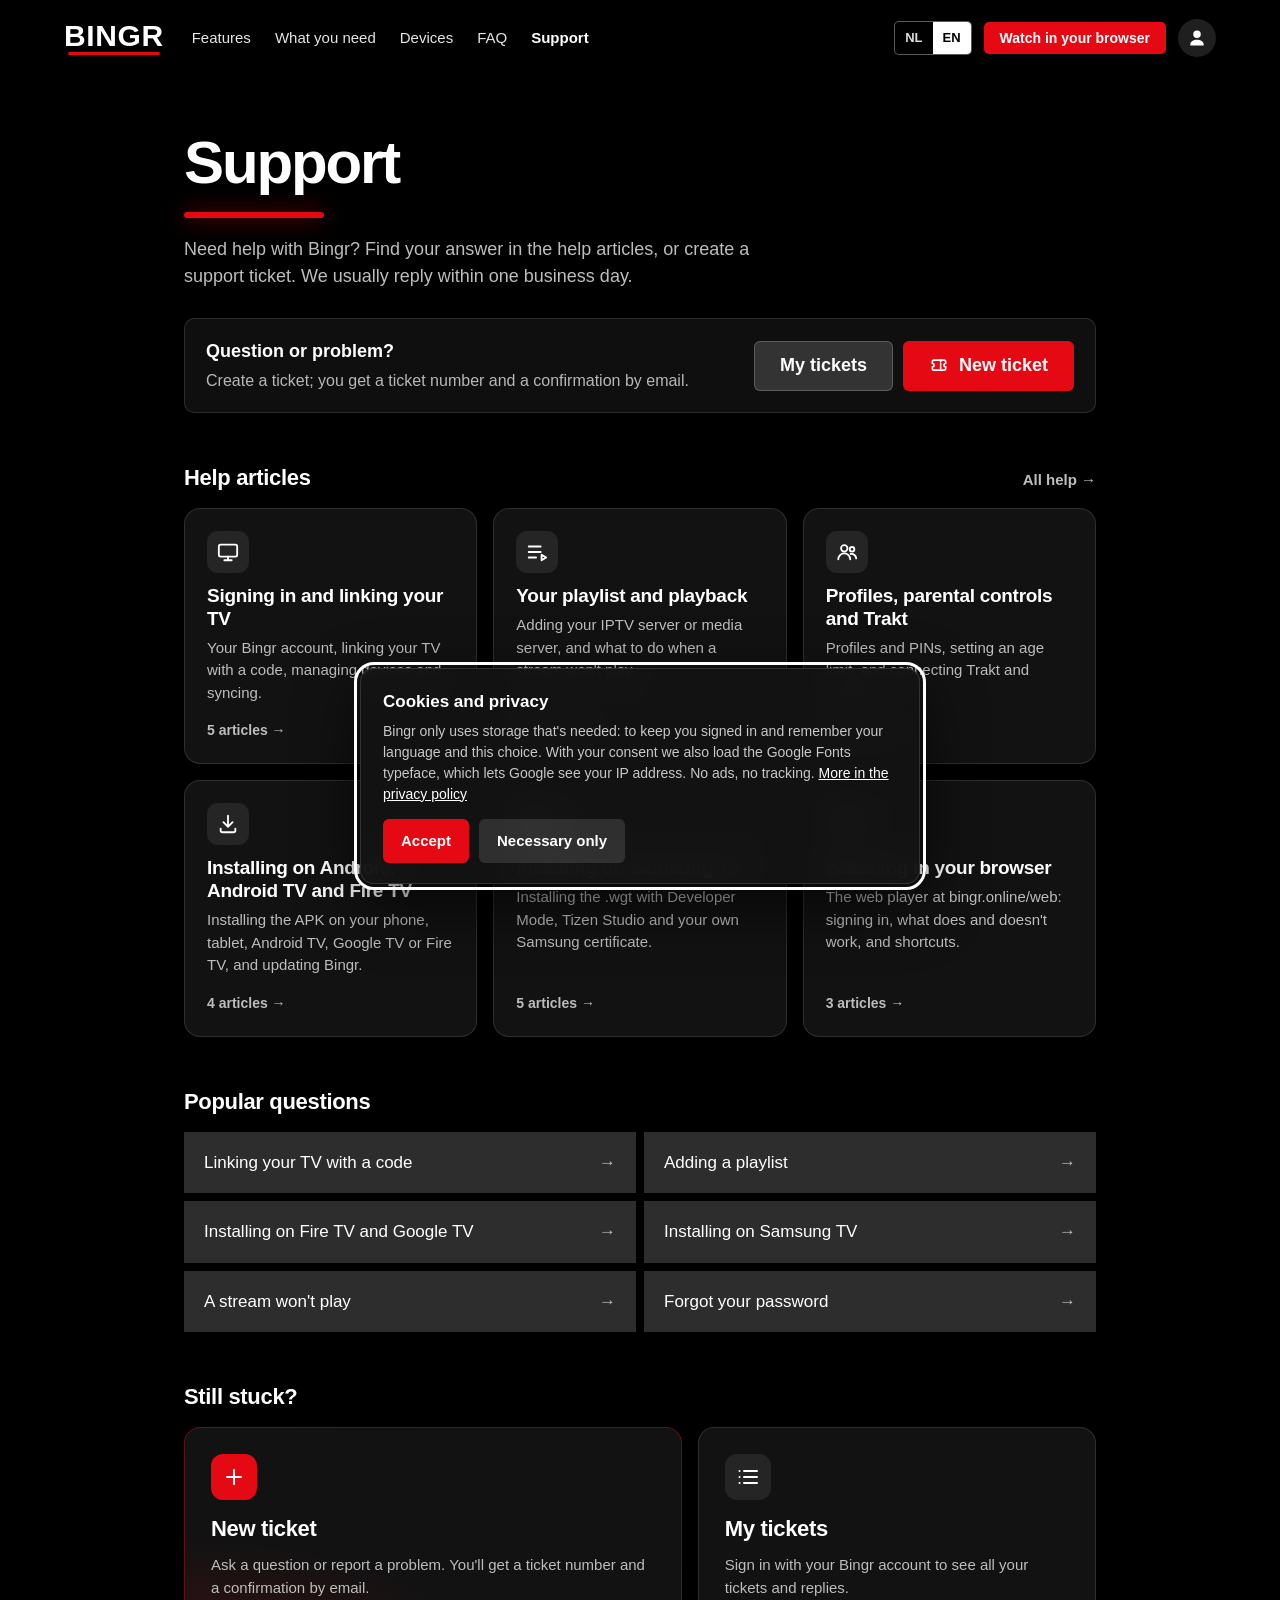
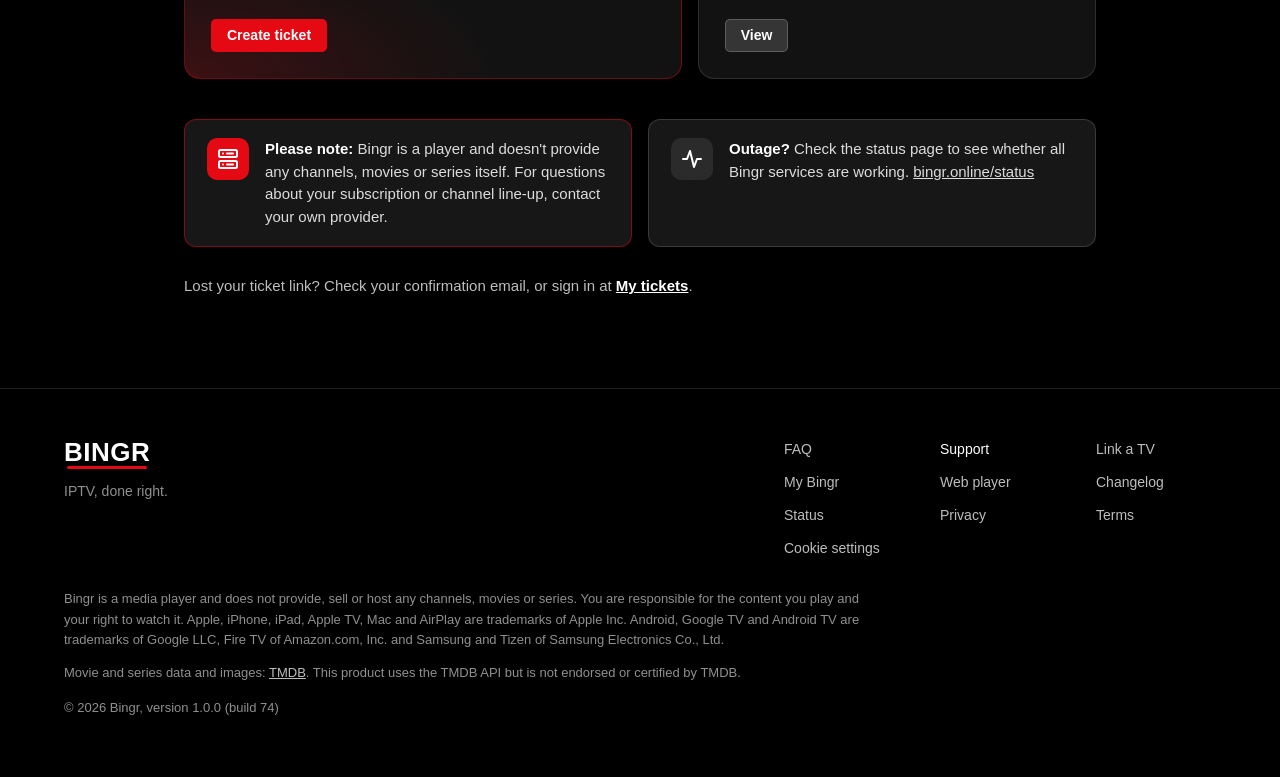
==== site/index.html @ 46ef1026 "Scripts van de eigen server (strikte CSP), geheime ticketlink uit de adresbalk, tickets vergeten op " ====
<!doctype html>
<html lang="nl">
<head>
<meta charset="utf-8">
<meta name="viewport" content="width=device-width, initial-scale=1">
<title>Support · Bingr</title>
<meta name="bingr-app" content="support">
<meta name="description" content="Support voor Bingr: hulpartikelen over inloggen, je tv koppelen en installeren, een supportticket aanmaken en je tickets bekijken.">
<meta property="og:title" content="Support · Bingr">
<meta property="og:description" content="Support voor Bingr: hulpartikelen over inloggen, je tv koppelen en installeren, een supportticket aanmaken en je tickets bekijken.">
<meta property="og:image" content="https://bingr.online/assets/img/en/tv_home.jpg">
<link rel="canonical" href="https://support.bingr.online/">
<meta name="theme-color" content="#000000">
<link rel="icon" href="favicon.png">
<link rel="apple-touch-icon" href="apple-touch-icon.png">
<link rel="stylesheet" href="assets/css/site.css?v=2">
<link rel="stylesheet" href="assets/css/support.css?v=97">
<script src="assets/js/consent.js" data-base="https://bingr.online/"></script>
</head>
<body class="sub-page">
<nav id="nav" aria-label="Hoofdmenu">
  <div class="wrap">
    <a href="https://bingr.online/" class="logo" aria-label="Bingr">BINGR</a>
    <div class="links">
      <a href="https://bingr.online/index.html#features" data-s="nav.features">Functies</a>
      <a href="https://bingr.online/index.html#start" data-s="nav.start">Wat heb je nodig</a>
      <a href="https://bingr.online/index.html#download" data-s="nav.platforms">Apparaten</a>
      <a href="https://bingr.online/index.html#faq">FAQ</a>
      <a href="./" aria-current="page">Support</a>
    </div>
    <div class="right">
      <div class="lang" role="group" aria-label="Language"><button type="button" data-lang="nl">NL</button><button type="button" data-lang="en">EN</button></div>
      <a class="btn red sm navweb" href="https://bingr.online/web/" data-s="nav.web">Kijk in je browser</a>
      <span data-userbtn style="display:inline-flex"></span>
    </div>
  </div>
</nav>
<main><div class="wrap mid"><div data-l="nl">
<header class="phead"><h1 class="ttl">Support</h1>
<p class="sub">Hulp nodig met Bingr? Zoek je antwoord in de hulpartikelen, of maak een supportticket aan. We reageren meestal binnen één werkdag.</p></header>
<div class="ticket-cta tbar"><div><b>Vraag of probleem?</b><span>Maak een ticket aan; je krijgt een ticketnummer en een bevestiging per e-mail.</span></div><div class="acts"><a class="btn ghost" href="mijn/">Mijn tickets</a><a class="btn red" href="nieuw/"><svg viewBox="0 0 24 24" fill="none" stroke="currentColor" stroke-width="2" stroke-linecap="round" stroke-linejoin="round" aria-hidden="true"><path d="M4 7a2 2 0 0 1 2-2h12a2 2 0 0 1 2 2v2a2 2 0 0 0 0 4v2a2 2 0 0 1-2 2H6a2 2 0 0 1-2-2v-2a2 2 0 0 0 0-4z"/><path d="M14 5v12" stroke-dasharray="2 2"/></svg>Nieuw ticket</a></div></div>
<div class="h2row"><h2 class="h2s">Hulpartikelen</h2><a class="more" href="hulp/">Alle hulp <span aria-hidden="true">→</span></a></div>
<div class="hgrid"><a class="panel hcard" href="hulp/inloggen/"><span class="ic"><svg viewBox="0 0 24 24" fill="none" stroke="currentColor" stroke-width="2" stroke-linecap="round" stroke-linejoin="round" aria-hidden="true"><rect x="2" y="4" width="20" height="13" rx="2"/><path d="M8 21h8M12 17v4"/></svg></span><span class="h3">Inloggen en je tv koppelen</span><span class="lead">Je Bingr-account, je tv koppelen met een code, apparaten beheren en synchroniseren.</span><span class="cnt">5 artikelen <span aria-hidden="true">→</span></span></a><a class="panel hcard" href="hulp/afspeellijst/"><span class="ic"><svg viewBox="0 0 24 24" fill="none" stroke="currentColor" stroke-width="2" stroke-linecap="round" stroke-linejoin="round" aria-hidden="true"><path d="M3 6h13M3 12h13M3 18h8"/><path d="M17 15l5 3-5 3z"/></svg></span><span class="h3">Je afspeellijst en afspelen</span><span class="lead">Je IPTV-server of mediaserver toevoegen, en wat je doet als een stream niet afspeelt.</span><span class="cnt">2 artikelen <span aria-hidden="true">→</span></span></a><a class="panel hcard" href="hulp/profielen/"><span class="ic"><svg viewBox="0 0 24 24" fill="none" stroke="currentColor" stroke-width="2" stroke-linecap="round" stroke-linejoin="round" aria-hidden="true"><circle cx="9" cy="8" r="3.5"/><path d="M2.5 20a6.5 6.5 0 0 1 13 0"/><circle cx="17.5" cy="9" r="2.5"/><path d="M16 14.2a5 5 0 0 1 6 4.8"/></svg></span><span class="h3">Profielen, kinderslot en Trakt</span><span class="lead">Profielen en pincodes, een leeftijdsgrens instellen, en Trakt en ondertitels koppelen.</span><span class="cnt">2 artikelen <span aria-hidden="true">→</span></span></a><a class="panel hcard" href="hulp/installeren/"><span class="ic"><svg viewBox="0 0 24 24" fill="none" stroke="currentColor" stroke-width="2" stroke-linecap="round" stroke-linejoin="round" aria-hidden="true"><path d="M12 3v12M7 10l5 5 5-5"/><path d="M4 17v2a2 2 0 0 0 2 2h12a2 2 0 0 0 2-2v-2"/></svg></span><span class="h3">Installeren op Android, Android TV en Fire TV</span><span class="lead">De APK installeren op je telefoon, tablet, Android TV, Google TV of Fire TV, en Bingr bijwerken.</span><span class="cnt">4 artikelen <span aria-hidden="true">→</span></span></a><a class="panel hcard" href="hulp/samsung/"><span class="ic"><svg viewBox="0 0 24 24" fill="none" stroke="currentColor" stroke-width="2" stroke-linecap="round" stroke-linejoin="round" aria-hidden="true"><rect x="2" y="3" width="20" height="14" rx="2"/><path d="M7 21h10"/><path d="M9 10l2 2 4-4"/></svg></span><span class="h3">Installeren op Samsung TV</span><span class="lead">De .wgt installeren met de ontwikkelaarsmodus, Tizen Studio en een eigen Samsung-certificaat.</span><span class="cnt">5 artikelen <span aria-hidden="true">→</span></span></a><a class="panel hcard" href="hulp/browser/"><span class="ic"><svg viewBox="0 0 24 24" fill="none" stroke="currentColor" stroke-width="2" stroke-linecap="round" stroke-linejoin="round" aria-hidden="true"><rect x="3" y="4" width="18" height="16" rx="2"/><path d="M3 9h18M7 6.5h.01M10 6.5h.01"/></svg></span><span class="h3">Kijken in je browser</span><span class="lead">De webspeler op bingr.online/web: inloggen, wat wel en niet werkt, en sneltoetsen.</span><span class="cnt">3 artikelen <span aria-hidden="true">→</span></span></a></div>
<h2 class="h2s">Populaire vragen</h2>
<div class="topics"><a class="topic" href="hulp/inloggen/#koppelen"><span>Je tv koppelen met een code</span><span class="arr" aria-hidden="true">→</span></a><a class="topic" href="hulp/afspeellijst/#server"><span>Een afspeellijst toevoegen</span><span class="arr" aria-hidden="true">→</span></a><a class="topic" href="hulp/installeren/#androidtv"><span>Installeren op Fire TV en Google TV</span><span class="arr" aria-hidden="true">→</span></a><a class="topic" href="hulp/samsung/"><span>Installeren op Samsung TV</span><span class="arr" aria-hidden="true">→</span></a><a class="topic" href="hulp/afspeellijst/#afspelen"><span>Een stream speelt niet af</span><span class="arr" aria-hidden="true">→</span></a><a class="topic" href="hulp/inloggen/#wachtwoord"><span>Wachtwoord vergeten</span><span class="arr" aria-hidden="true">→</span></a></div>
<h2 class="h2s">Kom je er niet uit?</h2>
<div class="cards two">
  <a class="panel card hero" href="nieuw/"><span class="ic"><svg viewBox="0 0 24 24" fill="none" stroke="currentColor" stroke-width="2" stroke-linecap="round" stroke-linejoin="round" aria-hidden="true"><path d="M12 5v14M5 12h14"/></svg></span><span class="h3">Nieuw ticket</span><span class="lead">Stel je vraag of meld een probleem. Je krijgt een ticketnummer en een bevestiging per e-mail.</span><span class="btn sm">Ticket aanmaken</span></a>
  <a class="panel card" href="mijn/"><span class="ic"><svg viewBox="0 0 24 24" fill="none" stroke="currentColor" stroke-width="2" stroke-linecap="round" stroke-linejoin="round" aria-hidden="true"><path d="M8 6h13M8 12h13M8 18h13M3.5 6h.01M3.5 12h.01M3.5 18h.01"/></svg></span><span class="h3">Mijn tickets</span><span class="lead">Log in met je Bingr-account en bekijk al je tickets en antwoorden.</span><span class="btn ghost sm">Bekijken</span></a>
</div>
<div class="duo">
<div class="need" role="note"><span class="ic" aria-hidden="true"><svg viewBox="0 0 24 24" fill="none" stroke="currentColor" stroke-width="2" stroke-linecap="round" stroke-linejoin="round" aria-hidden="true"><rect x="3" y="3" width="18" height="7" rx="1.5"/><rect x="3" y="14" width="18" height="7" rx="1.5"/><path d="M7 6.5h.01M7 17.5h.01M11 6.5h6M11 17.5h6"/></svg></span><p><b>Let op:</b> Bingr is een speler en levert zelf geen zenders, films of series. Voor vragen over je abonnement of zenderaanbod neem je contact op met je eigen aanbieder.</p></div>
<a class="need st" href="https://bingr.online/status/"><span class="ic" aria-hidden="true"><svg viewBox="0 0 24 24" fill="none" stroke="currentColor" stroke-width="2" stroke-linecap="round" stroke-linejoin="round" aria-hidden="true"><path d="M3 12h4l3-8 4 16 3-8h4"/></svg></span><p><b>Storing?</b> Bekijk op de statuspagina of alle diensten van Bingr werken. <u>bingr.online/status</u></p></a>
</div>
<p class="muted small-note">Ticketlink kwijt? Kijk in je bevestigingsmail, of log in bij <a href="mijn/">Mijn tickets</a>.</p>
</div>
<div data-l="en" hidden>
<header class="phead"><h1 class="ttl">Support</h1>
<p class="sub">Need help with Bingr? Find your answer in the help articles, or create a support ticket. We usually reply within one business day.</p></header>
<div class="ticket-cta tbar"><div><b>Question or problem?</b><span>Create a ticket; you get a ticket number and a confirmation by email.</span></div><div class="acts"><a class="btn ghost" href="mijn/">My tickets</a><a class="btn red" href="nieuw/"><svg viewBox="0 0 24 24" fill="none" stroke="currentColor" stroke-width="2" stroke-linecap="round" stroke-linejoin="round" aria-hidden="true"><path d="M4 7a2 2 0 0 1 2-2h12a2 2 0 0 1 2 2v2a2 2 0 0 0 0 4v2a2 2 0 0 1-2 2H6a2 2 0 0 1-2-2v-2a2 2 0 0 0 0-4z"/><path d="M14 5v12" stroke-dasharray="2 2"/></svg>New ticket</a></div></div>
<div class="h2row"><h2 class="h2s">Help articles</h2><a class="more" href="hulp/">All help <span aria-hidden="true">→</span></a></div>
<div class="hgrid"><a class="panel hcard" href="hulp/inloggen/"><span class="ic"><svg viewBox="0 0 24 24" fill="none" stroke="currentColor" stroke-width="2" stroke-linecap="round" stroke-linejoin="round" aria-hidden="true"><rect x="2" y="4" width="20" height="13" rx="2"/><path d="M8 21h8M12 17v4"/></svg></span><span class="h3">Signing in and linking your TV</span><span class="lead">Your Bingr account, linking your TV with a code, managing devices and syncing.</span><span class="cnt">5 articles <span aria-hidden="true">→</span></span></a><a class="panel hcard" href="hulp/afspeellijst/"><span class="ic"><svg viewBox="0 0 24 24" fill="none" stroke="currentColor" stroke-width="2" stroke-linecap="round" stroke-linejoin="round" aria-hidden="true"><path d="M3 6h13M3 12h13M3 18h8"/><path d="M17 15l5 3-5 3z"/></svg></span><span class="h3">Your playlist and playback</span><span class="lead">Adding your IPTV server or media server, and what to do when a stream won't play.</span><span class="cnt">2 articles <span aria-hidden="true">→</span></span></a><a class="panel hcard" href="hulp/profielen/"><span class="ic"><svg viewBox="0 0 24 24" fill="none" stroke="currentColor" stroke-width="2" stroke-linecap="round" stroke-linejoin="round" aria-hidden="true"><circle cx="9" cy="8" r="3.5"/><path d="M2.5 20a6.5 6.5 0 0 1 13 0"/><circle cx="17.5" cy="9" r="2.5"/><path d="M16 14.2a5 5 0 0 1 6 4.8"/></svg></span><span class="h3">Profiles, parental controls and Trakt</span><span class="lead">Profiles and PINs, setting an age limit, and connecting Trakt and subtitles.</span><span class="cnt">2 articles <span aria-hidden="true">→</span></span></a><a class="panel hcard" href="hulp/installeren/"><span class="ic"><svg viewBox="0 0 24 24" fill="none" stroke="currentColor" stroke-width="2" stroke-linecap="round" stroke-linejoin="round" aria-hidden="true"><path d="M12 3v12M7 10l5 5 5-5"/><path d="M4 17v2a2 2 0 0 0 2 2h12a2 2 0 0 0 2-2v-2"/></svg></span><span class="h3">Installing on Android, Android TV and Fire TV</span><span class="lead">Installing the APK on your phone, tablet, Android TV, Google TV or Fire TV, and updating Bingr.</span><span class="cnt">4 articles <span aria-hidden="true">→</span></span></a><a class="panel hcard" href="hulp/samsung/"><span class="ic"><svg viewBox="0 0 24 24" fill="none" stroke="currentColor" stroke-width="2" stroke-linecap="round" stroke-linejoin="round" aria-hidden="true"><rect x="2" y="3" width="20" height="14" rx="2"/><path d="M7 21h10"/><path d="M9 10l2 2 4-4"/></svg></span><span class="h3">Installing on Samsung TV</span><span class="lead">Installing the .wgt with Developer Mode, Tizen Studio and your own Samsung certificate.</span><span class="cnt">5 articles <span aria-hidden="true">→</span></span></a><a class="panel hcard" href="hulp/browser/"><span class="ic"><svg viewBox="0 0 24 24" fill="none" stroke="currentColor" stroke-width="2" stroke-linecap="round" stroke-linejoin="round" aria-hidden="true"><rect x="3" y="4" width="18" height="16" rx="2"/><path d="M3 9h18M7 6.5h.01M10 6.5h.01"/></svg></span><span class="h3">Watching in your browser</span><span class="lead">The web player at bingr.online/web: signing in, what does and doesn't work, and shortcuts.</span><span class="cnt">3 articles <span aria-hidden="true">→</span></span></a></div>
<h2 class="h2s">Popular questions</h2>
<div class="topics"><a class="topic" href="hulp/inloggen/#koppelen"><span>Linking your TV with a code</span><span class="arr" aria-hidden="true">→</span></a><a class="topic" href="hulp/afspeellijst/#server"><span>Adding a playlist</span><span class="arr" aria-hidden="true">→</span></a><a class="topic" href="hulp/installeren/#androidtv"><span>Installing on Fire TV and Google TV</span><span class="arr" aria-hidden="true">→</span></a><a class="topic" href="hulp/samsung/"><span>Installing on Samsung TV</span><span class="arr" aria-hidden="true">→</span></a><a class="topic" href="hulp/afspeellijst/#afspelen"><span>A stream won't play</span><span class="arr" aria-hidden="true">→</span></a><a class="topic" href="hulp/inloggen/#wachtwoord"><span>Forgot your password</span><span class="arr" aria-hidden="true">→</span></a></div>
<h2 class="h2s">Still stuck?</h2>
<div class="cards two">
  <a class="panel card hero" href="nieuw/"><span class="ic"><svg viewBox="0 0 24 24" fill="none" stroke="currentColor" stroke-width="2" stroke-linecap="round" stroke-linejoin="round" aria-hidden="true"><path d="M12 5v14M5 12h14"/></svg></span><span class="h3">New ticket</span><span class="lead">Ask a question or report a problem. You'll get a ticket number and a confirmation by email.</span><span class="btn sm">Create ticket</span></a>
  <a class="panel card" href="mijn/"><span class="ic"><svg viewBox="0 0 24 24" fill="none" stroke="currentColor" stroke-width="2" stroke-linecap="round" stroke-linejoin="round" aria-hidden="true"><path d="M8 6h13M8 12h13M8 18h13M3.5 6h.01M3.5 12h.01M3.5 18h.01"/></svg></span><span class="h3">My tickets</span><span class="lead">Sign in with your Bingr account to see all your tickets and replies.</span><span class="btn ghost sm">View</span></a>
</div>
<div class="duo">
<div class="need" role="note"><span class="ic" aria-hidden="true"><svg viewBox="0 0 24 24" fill="none" stroke="currentColor" stroke-width="2" stroke-linecap="round" stroke-linejoin="round" aria-hidden="true"><rect x="3" y="3" width="18" height="7" rx="1.5"/><rect x="3" y="14" width="18" height="7" rx="1.5"/><path d="M7 6.5h.01M7 17.5h.01M11 6.5h6M11 17.5h6"/></svg></span><p><b>Please note:</b> Bingr is a player and doesn't provide any channels, movies or series itself. For questions about your subscription or channel line-up, contact your own provider.</p></div>
<a class="need st" href="https://bingr.online/status/"><span class="ic" aria-hidden="true"><svg viewBox="0 0 24 24" fill="none" stroke="currentColor" stroke-width="2" stroke-linecap="round" stroke-linejoin="round" aria-hidden="true"><path d="M3 12h4l3-8 4 16 3-8h4"/></svg></span><p><b>Outage?</b> Check the status page to see whether all Bingr services are working. <u>bingr.online/status</u></p></a>
</div>
<p class="muted small-note">Lost your ticket link? Check your confirmation email, or sign in at <a href="mijn/">My tickets</a>.</p>
</div></div></main>
<footer>
  <div class="wrap">
    <div class="top">
      <div><a href="https://bingr.online/" class="logo">BINGR</a><div style="margin-top:12px" data-s="foot.tag">IPTV zoals het hoort.</div></div>
      <div class="flinks">
        <a href="https://bingr.online/index.html#faq">FAQ</a>
        <a href="./" aria-current="page">Support</a>
        <a href="https://bingr.online/koppelen/" data-s="foot.pair">Tv koppelen</a>
        <a href="https://bingr.online/account/" data-s="foot.account">Mijn Bingr</a>
        <a href="https://bingr.online/web/" data-s="foot.web">Webspeler</a>
        <a href="https://bingr.online/changelog/">Changelog</a>
        <a href="https://bingr.online/status/">Status</a>
        <a href="https://bingr.online/privacy.html" data-s="foot.privacy">Privacy</a>
        <a href="https://bingr.online/voorwaarden/" data-s="foot.terms">Voorwaarden</a>
        <a href="#" data-consent-link onclick="BingrConsent.open();return false" data-s="foot.cookies">Cookie-instellingen</a>
      </div>
    </div>
    <p class="disc" data-s="foot.disc">Bingr is een mediaspeler en levert, verkoopt of host geen zenders, films of series. Je bent zelf verantwoordelijk voor de content die je afspeelt en het recht om die te bekijken. Apple, iPhone, iPad, Apple TV, Mac en AirPlay zijn handelsmerken van Apple Inc. Android, Google TV en Android TV zijn handelsmerken van Google LLC, Fire TV van Amazon.com, Inc. en Samsung en Tizen van Samsung Electronics Co., Ltd.</p>
    <p class="disc tmdb" data-s="foot.tmdb">Film- en seriegegevens en afbeeldingen: <a href="https://www.themoviedb.org" rel="noopener">TMDB</a>. Dit product gebruikt de TMDB API maar is niet goedgekeurd of gecertificeerd door TMDB.</p>
    <p class="copy">© <span id="yr">2026</span> Bingr, <span data-s="foot.version">versie</span> <span data-build></span></p>
  </div>
</footer>
<script src="assets/js/site.js?v=2" data-base=""></script>
<script src="assets/js/page.js?v=1" data-legacy="hulp/"></script>
<script src="assets/js/userbtn.js?v=94" data-base="https://bingr.online/"></script>
</body>
</html>
---- site/assets/css/site.css ----
/* Bingr: gedeelde stijl voor alle pagina's van bingr.online (niet voor /web).
   Bron is de homepage: kleuren, letters, navigatie, knoppen, kopjes, FAQ en footer.
   Alles onder "Subpagina's" geldt alleen voor pagina's met <body class="sub">. */
:root{
  --red:#E50914;--red-hi:#ff2a35;
  --bg:#000;--s1:#121212;--s2:#1c1c1c;
  --line:#ffffff1f;--txt:#fff;--sec:#bdbdbd;--dim:#8f8f8f;
  --ok:#46d369;--warn:#ffc56b;--bad:#ff6b6b;
  --max:1200px;--g:24px;
}
*{box-sizing:border-box;margin:0;padding:0}
html{scroll-behavior:smooth}
body{background:var(--bg);color:var(--txt);font-family:Inter,-apple-system,BlinkMacSystemFont,"SF Pro Display","Segoe UI",Roboto,"Helvetica Neue",Arial,sans-serif;-webkit-font-smoothing:antialiased;line-height:1.5;overflow-x:hidden}
a{color:inherit}
img{display:block;max-width:100%;height:auto}
svg{flex:none}
.wrap{max-width:var(--max);margin:0 auto;padding:0 var(--g)}
section{scroll-margin-top:84px}
:focus-visible{outline:3px solid #fff;outline-offset:3px;border-radius:6px}
.sr{position:absolute;width:1px;height:1px;overflow:hidden;clip:rect(0 0 0 0);white-space:nowrap}

/* wordmark: the red bar under BINGR is the brand's own signature */
.logo{font-weight:900;letter-spacing:.02em;position:relative;display:inline-block;padding-bottom:.16em;line-height:1;text-decoration:none}
.logo::after{content:"";position:absolute;left:4%;right:4%;bottom:0;height:.11em;border-radius:1em;background:var(--red)}

/* buttons (.btn zonder kleur is rood, zoals .btn.red) */
.btn{display:inline-flex;align-items:center;justify-content:center;gap:10px;font-weight:700;border-radius:6px;padding:14px 26px;font-size:18px;line-height:1.2;cursor:pointer;border:0;text-decoration:none;transition:background .15s;background:var(--red);color:#fff;font-family:inherit}
.btn:hover{background:var(--red-hi)}
.btn.red{background:var(--red);color:#fff}.btn.red:hover{background:var(--red-hi)}
.btn.ghost{background:#ffffff26;color:#fff;box-shadow:inset 0 0 0 1px #ffffff33}.btn.ghost:hover{background:#ffffff38}
.btn.sm{padding:8px 16px;font-size:14px;border-radius:5px}
.btn svg{width:20px;height:20px}
.btn:disabled{opacity:.6;cursor:default}
.store{display:inline-flex;align-items:center;gap:10px;background:#fff;color:#000;border-radius:10px;padding:9px 18px 9px 14px;font-weight:600;text-decoration:none;transition:background .15s}
.store:hover{background:#e6e6e6}
.store svg{width:26px;height:26px}
.store small{display:block;font-size:11px;font-weight:500;line-height:1.1}
.store b{display:block;font-size:18px;line-height:1.15;letter-spacing:-.01em}

/* nav */
nav{position:fixed;inset:0 0 auto 0;z-index:50;transition:background .3s}
nav.scrolled{background:#000000e6;backdrop-filter:blur(14px);-webkit-backdrop-filter:blur(14px);box-shadow:0 1px 0 var(--line)}
nav .wrap{display:flex;align-items:center;gap:28px;height:76px}
nav .logo{font-size:30px}
nav .links{display:flex;gap:24px;font-size:15px;font-weight:500;color:#e5e5e5}
nav .links a{text-decoration:none}
nav .links a:hover{color:#fff}
nav .right{margin-left:auto;display:flex;align-items:center;gap:12px}
.lang{display:flex;border:1px solid #ffffff59;border-radius:5px;overflow:hidden;font-size:13px;font-weight:600;background:#00000066}
.lang button{background:none;border:0;color:#ddd;padding:6px 10px;cursor:pointer;font:inherit}
.lang button.on{background:#fff;color:#000}

/* section headings */
.h2{font-size:clamp(28px,3.6vw,44px);font-weight:800;letter-spacing:-.025em;line-height:1.1}
.sub{color:var(--sec);font-size:18px;margin-top:10px;max-width:62ch}
.block{padding:70px 0}

/* faq */
.faq{max-width:900px}
.faq details{background:#2d2d2d;margin-bottom:8px}
.faq summary{list-style:none;cursor:pointer;padding:22px 24px;font-size:clamp(17px,2vw,21px);font-weight:500;display:flex;justify-content:space-between;align-items:center;gap:20px}
.faq summary:hover{background:#414141}
.faq summary::-webkit-details-marker{display:none}
.faq summary::after,.plus{content:"";flex:none;width:22px;height:22px;background:linear-gradient(#fff,#fff) center/22px 2px no-repeat,linear-gradient(#fff,#fff) center/2px 22px no-repeat;transition:transform .2s}
.faq details[open] summary::after{transform:rotate(45deg)}
.faq details .a{padding:22px 24px 26px;border-top:1px solid #000;color:#e2e2e2;font-size:17px;line-height:1.6}
.faq details .a a{color:#fff}

/* footer */
footer{border-top:1px solid var(--line);padding:50px 0 60px;color:var(--dim);font-size:14px}
footer .top{display:flex;justify-content:space-between;align-items:flex-start;gap:30px;flex-wrap:wrap}
footer .logo{font-size:26px;color:#fff}
footer .flinks{display:grid;grid-template-columns:repeat(3,minmax(120px,auto));gap:12px 36px}
footer .flinks a{color:var(--sec);text-decoration:underline;text-decoration-color:transparent}
footer .flinks a:hover{color:#fff;text-decoration-color:currentColor}
footer .flinks a[aria-current]{color:#fff}
footer .disc{margin-top:30px;max-width:820px;font-size:13px;line-height:1.6}
footer .copy{margin-top:14px;font-size:13px}
footer .tmdb{margin-top:12px}
footer .disc a{color:var(--sec)}

@media (prefers-reduced-motion:reduce){
  html{scroll-behavior:auto}
  *{transition:none!important}
}
/* menu voor smalle schermen: de knop zet assets/js/site.js erin (aria-expanded, Esc sluit) */
.navtoggle{display:none;width:40px;height:40px;border-radius:6px;border:1px solid #ffffff59;background:#00000066;color:#fff;cursor:pointer;padding:0;place-items:center;font:inherit}
.navtoggle:hover{background:#ffffff1f}
.navtoggle svg{width:22px;height:22px}
.navtoggle path{transition:transform .2s,opacity .2s;transform-origin:12px 12px}
nav.menu-open .navtoggle .l1{transform:translateY(5px) rotate(45deg)}
nav.menu-open .navtoggle .l2{opacity:0}
nav.menu-open .navtoggle .l3{transform:translateY(-5px) rotate(-45deg)}
@media (max-width:980px){
  nav .links{display:none}
  .navtoggle{display:inline-grid}
  nav.menu-open{background:#000000f2;backdrop-filter:blur(14px);-webkit-backdrop-filter:blur(14px)}
  nav.menu-open .links{display:flex;flex-direction:column;gap:0;position:absolute;left:0;right:0;top:100%;background:#000000f2;border-bottom:1px solid var(--line);padding:6px var(--g) 14px;font-size:17px}
  nav.menu-open .links a{padding:13px 0;border-bottom:1px solid #ffffff14}
  nav.menu-open .links a:last-child{border-bottom:0}
}
@media (max-width:640px){
  :root{--g:16px}
  nav .wrap{height:64px;gap:12px}
  nav .logo{font-size:24px}
  nav .navweb{display:none}
  .block{padding:54px 0}
  .faq details .a{font-size:16px}
  footer .flinks{grid-template-columns:repeat(2,1fr)}
}

/* ================= Subpagina's ================= */
.sub-page main{display:block;padding:132px 0 90px;min-height:70vh}
.sub-page main>.wrap.narrow{max-width:868px}
.sub-page main>.wrap.mid{max-width:960px}
.hidden{display:none!important}
.muted{color:var(--sec);font-size:15px}
.ok{color:var(--ok)}
.err{color:var(--bad);font-size:14px;margin-top:14px;min-height:1px}
.err:empty{margin-top:0}

/* paginakop: de rode balk van de homepage-titel, links uitgelijnd */
.ttl{font-size:clamp(36px,5.4vw,60px);font-weight:900;line-height:1.04;letter-spacing:-.035em;text-wrap:balance}
.ttl::after{content:"";display:block;width:min(140px,40%);height:6px;border-radius:6px;background:var(--red);margin-top:18px;box-shadow:0 0 22px #e50914aa}
.phead{margin-bottom:34px}
.phead .sub{margin-top:18px}

/* kaart (zelfde als de downloadkaarten) */
.panel{background:var(--s1);border:1px solid var(--line);border-radius:16px;padding:26px}
.panel+.panel{margin-top:16px}
.h3{font-size:22px;font-weight:800;letter-spacing:-.015em;line-height:1.2}
.panel .lead{color:var(--sec);font-size:15px;margin-top:4px}

/* melding met icoon (zelfde als "Je hebt je eigen IPTV-server nodig") */
.need{display:flex;gap:16px;align-items:flex-start;padding:18px 22px;border-radius:12px;background:#1a1a1aeb;border:1px solid #e5091480;text-align:left}
.need .ic{flex:none;width:42px;height:42px;border-radius:10px;background:var(--red);display:grid;place-items:center}
.need .ic svg{width:24px;height:24px;color:#fff}
.need p{color:#dcdcdc;font-size:15px;margin:0}
.need b{color:#fff}

/* formulieren */
.sub-page input:not([type=checkbox]):not([type=radio]),.sub-page .fsel select,.sub-page .form select{width:100%;font:inherit;font-size:16px;color:#fff;background:var(--s2);border:1px solid #ffffff26;border-radius:6px;padding:15px 14px;outline:none;transition:border-color .15s}
.sub-page input:not([type=checkbox]):not([type=radio]):focus,.sub-page .fsel select:focus,.sub-page .form select:focus{border-color:#fff}
.sub-page input::placeholder{color:#8a8a8a}
.sub-page input[type=checkbox]{accent-color:var(--red);width:18px;height:18px}
.sub-page select{appearance:none;-webkit-appearance:none;background-image:url("data:image/svg+xml,%3Csvg xmlns='http://www.w3.org/2000/svg' width='12' height='8'%3E%3Cpath d='M1 1l5 5 5-5' stroke='%23ddd' stroke-width='2' fill='none'/%3E%3C/svg%3E")!important;background-repeat:no-repeat!important;background-position:right 14px center!important;padding-right:38px!important;cursor:pointer}
input.code{text-transform:uppercase;letter-spacing:.35em;text-align:center;font-size:28px!important;font-weight:800}
.fields label{display:block;margin-top:14px}
.pw{position:relative}
.pw button{position:absolute;right:8px;top:50%;transform:translateY(-50%);background:none;border:0;color:var(--sec);font:inherit;font-size:14px;font-weight:600;cursor:pointer;padding:6px 8px;border-radius:5px}
.pw button:hover{color:#fff}
.btn.full{display:flex;width:100%;margin-top:22px}
.btn.danger{background:none;color:#ff8a8a;box-shadow:inset 0 0 0 1px #ff6b6b66}.btn.danger:hover{background:#ff6b6b1a}
.alinks{margin-top:22px;color:var(--sec);font-size:15px}
.alinks a{color:#fff;font-weight:600;text-decoration:none;cursor:pointer}
.alinks a:hover{text-decoration:underline}

/* inlog- en klaar-kaart (koppelen, reset, afmelden, Mijn Bingr) */
.authcard{max-width:480px;margin:0 auto;padding:40px 36px 36px}
.authcard h1{font-size:clamp(30px,4vw,38px);font-weight:900;letter-spacing:-.03em;line-height:1.1}
.authcard h1::after{content:"";display:block;width:72px;height:5px;border-radius:5px;background:var(--red);margin:14px 0 16px;box-shadow:0 0 18px #e50914aa}
.authcard p{color:#d4d4d4;font-size:16px;line-height:1.55}
.authcard p.muted{color:var(--sec);font-size:15px}
.done{text-align:center}
.done h1::after{margin-left:auto;margin-right:auto}
.done .big{width:64px;height:64px;border-radius:16px;background:var(--red);display:grid;place-items:center;font-size:32px;font-weight:800;margin:0 auto 22px;line-height:1}

/* lange tekst (support, privacy) */
.prose{max-width:76ch}
.prose h2{font-size:clamp(22px,2.6vw,28px);font-weight:800;letter-spacing:-.02em;line-height:1.2;margin:46px 0 10px;scroll-margin-top:96px}
.prose p,.prose li{color:#d4d4d4;font-size:17px;line-height:1.65}
.prose p+p{margin-top:12px}
.prose ul{padding-left:22px;margin-top:8px}
.prose li{margin-top:6px}
.prose li::marker{color:var(--red)}
.prose a{color:#fff;text-underline-offset:2px}
.prose code{background:var(--s2);border:1px solid var(--line);border-radius:5px;padding:1px 6px;font-size:15px}
.prose .need,.prose .panel{margin-top:30px}
.prose .panel p{color:#e2e2e2}

/* subpagina's op een telefoon */
@media (max-width:640px){
  .sub-page main{padding:100px 0 64px}
  .phead{margin-bottom:26px}
  .panel{padding:20px}
  .authcard{padding:28px 20px 24px}
  .prose p,.prose li{font-size:16px}
}
/* support: knop naar het ticketsysteem (support.bingr.online) */
.ticket-cta{display:flex;align-items:center;justify-content:space-between;gap:16px 24px;flex-wrap:wrap;margin:-10px 0 34px;padding:20px 22px;border-radius:10px;background:#ffffff0f;box-shadow:inset 0 0 0 1px #ffffff1f}
.ticket-cta div{display:flex;flex-direction:column;gap:4px}
.ticket-cta b{font-size:18px}
.ticket-cta span{color:#ffffffb3}
@media (max-width:560px){.ticket-cta .btn{width:100%}}
---- site/assets/css/support.css ----
/* Bingr Support: aanvullingen op assets/css/site.css (kopie van bingr.online; daar niets aan wijzigen).
   Zelfde kleuren, kaarten, knoppen en velden; alleen wat de supportsite extra nodig heeft. */
.sub-page main>.wrap.mid{max-width:960px}
.small-note{margin-top:28px}
.small-note a{color:#fff;font-weight:600}

/* home: drie kaarten */
.cards{display:grid;grid-template-columns:1.25fr 1fr 1fr;gap:16px}
.card{display:flex;flex-direction:column;align-items:flex-start;gap:8px;text-decoration:none;transition:border-color .15s,transform .15s,background .15s;min-height:250px}
.card:hover{border-color:#ffffff40;transform:translateY(-2px)}
.card .ic{width:46px;height:46px;border-radius:12px;background:#ffffff14;display:grid;place-items:center;margin-bottom:8px}
.card .ic svg{width:24px;height:24px}
.card.hero{background:radial-gradient(ellipse 90% 80% at 0% 100%,#e5091433,transparent 70%),var(--s1);border-color:#e5091466}
.card.hero .ic{background:var(--red)}
.card .lead{flex:1}
.card .btn{margin-top:12px}
.h2s{font-size:22px;font-weight:800;letter-spacing:-.015em;margin:48px 0 14px}
.topics{display:grid;grid-template-columns:1fr 1fr;gap:8px}
.topic{display:flex;justify-content:space-between;align-items:center;gap:12px;background:#2d2d2d;padding:18px 20px;text-decoration:none;font-size:17px;font-weight:500;transition:background .15s}
.topic:hover{background:#414141}
.topic .arr{color:var(--sec);transition:transform .15s}
.topic:hover .arr{transform:translateX(3px);color:#fff}
.duo{display:grid;grid-template-columns:1fr 1fr;gap:16px;margin-top:40px}
a.need{text-decoration:none;border-color:#ffffff26;transition:border-color .15s}
a.need:hover{border-color:#ffffff59}
.need.st .ic{background:#2b2b2b}

/* formulier */
.form label{display:block;margin-top:16px}
.form .grid2 label{margin-top:16px}
.form>label:first-child,.form .grid2{margin-top:0}
.grid2{display:grid;grid-template-columns:1fr 1fr;gap:0 16px}
.lbl{display:block;font-size:14px;font-weight:600;color:#e2e2e2;margin-bottom:7px}
.opt{color:var(--dim);font-weight:500}
.sub-page textarea{width:100%;font:inherit;font-size:16px;line-height:1.55;color:#fff;background:var(--s2);border:1px solid #ffffff26;border-radius:6px;padding:14px;outline:none;resize:vertical;min-height:120px;transition:border-color .15s;display:block}
.sub-page textarea:focus{border-color:#fff}
.sub-page textarea::placeholder{color:#8a8a8a}
.sub-page select:invalid{color:#8a8a8a}
.sub-page select option{background:var(--s2);color:#fff}
.count{display:block;text-align:right;font-size:12px;color:var(--dim);margin-top:6px;font-variant-numeric:tabular-nums}
.count.warn{color:var(--warn)}
.hp{position:absolute!important;left:-9999px;width:1px;height:1px;overflow:hidden}
.frow{display:flex;align-items:center;justify-content:space-between;gap:16px;margin-top:18px;flex-wrap:wrap}
.frow.top{margin:0 0 14px}
.frow .btn{flex:none}
.fine{font-size:13px;max-width:52ch;line-height:1.5}
.fine a{color:#fff}
.who{color:var(--sec);font-size:15px;margin:0 0 14px}
.who a,.who b{color:#fff}
.who a{font-weight:600}
input.invalid,select.invalid,textarea.invalid{border-color:var(--bad)!important}
/* apparaat en app-versie (ingelogd: keuzelijsten met de apparaten van het account) */
.fld{margin-top:16px;min-width:0}
.form .fld>label.lbl{margin-top:0}
#device:not(.hidden)+#platRow,#versionSel:not(.hidden)+input{margin-top:8px}
.fld select{text-overflow:ellipsis}
.fhint{font-size:13px;line-height:1.45;color:var(--dim);margin:7px 0 0}
.fhint a{color:#fff;font-weight:600;text-decoration:underline;text-underline-offset:3px;text-decoration-color:#ffffff59}
.fhint a:hover{text-decoration-color:#fff}

/* bevestiging */
.tkno{font-size:clamp(40px,6vw,56px);font-weight:900;letter-spacing:-.03em;line-height:1;font-variant-numeric:tabular-nums}
.done .tkno{margin:6px 0 14px}
.done .alinks{text-align:center}

/* ticketpagina */
.back{display:inline-block;color:var(--sec);text-decoration:none;font-size:15px;font-weight:600;margin-bottom:18px}
.back:hover{color:#fff}
.back::before{content:"← "}
.tkhead{margin-bottom:26px}
.eyebrow{font-size:13px;font-weight:700;letter-spacing:.12em;text-transform:uppercase;color:var(--dim)}
.tkrow{display:flex;align-items:center;gap:14px;flex-wrap:wrap;margin-top:4px}
.tksubj{font-size:clamp(20px,2.6vw,26px);font-weight:800;letter-spacing:-.02em;line-height:1.25;margin-top:10px;word-break:break-word}
.tksubj::after{content:"";display:block;width:72px;height:5px;border-radius:5px;background:var(--red);margin-top:16px;box-shadow:0 0 18px #e50914aa}
.tkmeta{display:flex;flex-wrap:wrap;gap:6px 18px;color:var(--sec);font-size:14px;margin-top:16px}
.tkmeta b{color:#fff;font-weight:600}
.sbadge{display:inline-block;font-size:13px;font-weight:700;border-radius:999px;padding:4px 12px;white-space:nowrap;line-height:1.4;border:1px solid transparent}
.sbadge.new{background:#e5091426;color:#ff8a8f;border-color:#e5091459}
.sbadge.open{background:#2f7cf624;color:#8cb8ff;border-color:#2f7cf64d}
.sbadge.pending{background:#f5a5241f;color:#ffc56b;border-color:#f5a52447}
.sbadge.resolved{background:#46d36924;color:var(--ok);border-color:#46d36940}
.sbadge.closed{background:#ffffff14;color:var(--sec);border-color:#ffffff1f}
.thread{display:flex;flex-direction:column;gap:12px}
.msg{background:var(--s1);border:1px solid var(--line);border-radius:16px;padding:18px 20px;max-width:88%;align-self:flex-start}
.msg.support{align-self:flex-end;background:linear-gradient(150deg,#2a1013 0%,#171717 70%);border-color:#e5091459}
.msg .mh{display:flex;gap:10px;align-items:baseline;flex-wrap:wrap;font-size:14px}
.msg .mh b{font-size:15px}
.msg.support .mh b{color:#ff8a8f}
.msg .mh span{color:var(--dim);font-size:13px}
.msg .mb{margin-top:8px;white-space:pre-wrap;word-break:break-word;color:#e2e2e2;font-size:16px;line-height:1.6}
.msg .mb a{color:#fff}
.msg.event{align-self:center;background:none;border:0;padding:2px 0;color:var(--dim);font-size:13px;max-width:none}
.msg.event b{color:#d6d6d6;font-weight:600}
.reply{margin-top:22px}
#closed{margin-top:22px}
#closed a{color:#fff;font-weight:600}

/* lijsten met tickets */
.tlist{padding:6px 0}
.trow{display:grid;grid-template-columns:auto 1fr auto;gap:4px 18px;align-items:center;padding:16px 24px;text-decoration:none;border-top:1px solid var(--line)}
.trow:first-child{border-top:0}
.trow:hover{background:#ffffff08}
.trow .n{font-weight:800;font-variant-numeric:tabular-nums;color:var(--sec)}
.trow .s{font-weight:700;font-size:16px;min-width:0;overflow:hidden;text-overflow:ellipsis;white-space:nowrap}
.trow .m{grid-column:2 / 3;color:var(--dim);font-size:13px}
.trow .b{grid-row:1 / span 2;grid-column:3}
.trow .dot{display:inline-block;width:8px;height:8px;border-radius:50%;background:var(--red);margin-right:6px;vertical-align:2px;box-shadow:0 0 0 3px #e5091433}
.tlist .empty{padding:22px 24px;color:var(--sec)}
.local{max-width:480px;margin:16px auto 0;padding:24px 0 8px}
.local h2,.local .lead{padding:0 24px}
.local .tlist{margin-top:10px;padding:0}

/* hulp: categorieën op de home en /hulp/, artikelen met zijbalk */
.tbar{margin:-6px 0 0}
.ticket-cta .acts{display:flex;flex-direction:row;gap:10px;flex-wrap:wrap}
.h2row{display:flex;align-items:baseline;justify-content:space-between;gap:16px;margin:48px 0 14px}
.h2row .h2s{margin:0}
.more{color:var(--sec);text-decoration:none;font-weight:600;font-size:15px;white-space:nowrap}
.more:hover{color:#fff}
.hgrid{display:grid;grid-template-columns:repeat(3,1fr);gap:16px}
.hcard{display:flex;flex-direction:column;align-items:flex-start;gap:6px;text-decoration:none;padding:22px;transition:border-color .15s,transform .15s}
.hcard:hover{border-color:#ffffff40;transform:translateY(-2px)}
.hgrid .panel+.panel,.hcats .panel+.panel{margin-top:0}
.hcard .ic,.hcat .ic{width:42px;height:42px;border-radius:11px;background:#ffffff14;display:grid;place-items:center;margin-bottom:6px;flex:none}
.hcard .ic svg,.hcat .ic svg{width:22px;height:22px}
.hcard .h3{font-size:19px}
.hcard .lead{flex:1;margin-top:0}
.hcard .cnt{margin-top:10px;font-size:14px;font-weight:600;color:var(--sec)}
.hcard:hover .cnt{color:#fff}
.cards.two{grid-template-columns:1.25fr 1fr}
.cards.two .card{min-height:0}
.crumbs{display:flex;gap:8px;align-items:center;font-size:14px;color:var(--dim);margin-bottom:16px}
.crumbs a{color:var(--sec);text-decoration:none;font-weight:600}
.crumbs a:hover{color:#fff}
.hcats{display:grid;grid-template-columns:1fr 1fr;gap:16px}
.hcat{padding:22px}
.hcat-h{display:flex;gap:14px;align-items:flex-start;text-decoration:none}
.hcat-h .h3{display:block;font-size:19px}
.hcat-h:hover .h3{text-decoration:underline;text-underline-offset:3px}
.hcat-h .lead{display:block;margin-top:4px}
.hcat ul{list-style:none;margin:14px 0 0;padding:0;border-top:1px solid var(--line)}
.hcat li a{display:flex;justify-content:space-between;gap:12px;padding:11px 2px;border-bottom:1px solid var(--line);color:#e2e2e2;text-decoration:none;font-size:15px}
.hcat li:last-child a{border-bottom:0;padding-bottom:0}
.hcat li a::after{content:"→";color:var(--dim);transition:transform .15s}
.hcat li a:hover{color:#fff}
.hcat li a:hover::after{color:#fff;transform:translateX(3px)}
.hfoot{margin-top:40px}
.hfoot .ticket-cta,.hdoc .ticket-cta{margin:0}
.hdoc{display:grid;grid-template-columns:minmax(0,1fr) 250px;gap:56px;align-items:start}
.hdoc .prose>h2:first-child{margin-top:0}
.hdoc .prose .ticket-cta{margin-top:44px}
.hdoc .prose .muted{margin-top:14px}
.prose kbd{display:inline-block;min-width:26px;text-align:center;background:var(--s2);border:1px solid #ffffff33;border-bottom-width:2px;border-radius:5px;padding:0 6px;font:600 14px/1.6 inherit;color:#fff}
.hnav{position:sticky;top:96px;display:flex;flex-direction:column;gap:2px;border-left:1px solid var(--line);padding-left:14px}
.hnav-t{font-size:12px;font-weight:700;letter-spacing:.12em;text-transform:uppercase;color:var(--dim);margin:0 0 8px 10px}
.hnav a{display:block;padding:7px 10px;border-radius:7px;color:var(--sec);text-decoration:none;font-size:15px;line-height:1.35}
.hnav a:hover{color:#fff;background:#ffffff0d}
.hnav a.on{color:#fff;font-weight:700;background:#ffffff14}
.hnav .toc{display:flex;flex-direction:column;margin:2px 0 8px}
.hnav .toc a{font-size:14px;padding:5px 10px 5px 22px;color:var(--dim)}
.hnav .toc a:hover{color:#fff}
@media (max-width:900px){
  .hgrid{grid-template-columns:1fr 1fr}
  .hdoc{grid-template-columns:1fr;gap:40px}
  .hnav{position:static;border-left:0;padding-left:0;border-top:1px solid var(--line);padding-top:22px}
  .hnav .toc{display:none}
}
@media (max-width:640px){
  .hgrid,.hcats,.cards.two{grid-template-columns:1fr}
  .hcard{flex-direction:row;flex-wrap:wrap;align-items:center;column-gap:14px}
  .hcard .ic{margin:0}
  .hcard .h3{flex:1;min-width:0}
  .hcard .lead{flex-basis:100%}
  .hcard .cnt{display:none}
  .ticket-cta .acts{width:100%}
  .ticket-cta .acts .btn{flex:1 1 100%}
  .ticket-cta .acts .btn.red{order:-1}
}

@media (max-width:820px){
  .cards{grid-template-columns:1fr}
  .card{min-height:0}
  .topics,.duo{grid-template-columns:1fr}
}
@media (max-width:640px){
  .grid2{grid-template-columns:1fr}
  .frow{flex-direction:column-reverse;align-items:stretch}
  .frow .btn{width:100%}
  .frow.top{flex-direction:row;align-items:center}
  .frow.top .btn{width:auto}
  .msg{max-width:100%;padding:16px}
  .trow{grid-template-columns:auto 1fr;padding:14px 18px}
  .trow .b{grid-row:auto;grid-column:1 / -1;justify-self:start}
  .trow .s{white-space:normal}
  .topic{padding:16px 18px;font-size:16px}
}
.cards .panel+.panel{margin-top:0}
nav .links a[aria-current]{color:#fff;font-weight:700}

/* nieuw ticket: inloggen op het formulier (support heeft een eigen login, los van bingr.online) */
.loginbox{border:1px solid #e5091466;background:linear-gradient(180deg,#e509141a,#e5091408);border-radius:12px;padding:18px 18px 16px;margin:0 0 22px}
.lbhead{display:flex;gap:14px;justify-content:space-between;align-items:flex-start}
.loginbox h2{font-size:18px;font-weight:800;letter-spacing:-.01em;line-height:1.3}
.lbtext{color:var(--sec);font-size:14px;line-height:1.5;margin-top:4px;max-width:70ch}
.lbskip{flex:none;background:none;border:0;color:var(--dim);font:inherit;font-size:13px;font-weight:600;cursor:pointer;padding:2px 0;text-decoration:underline;text-underline-offset:3px}
.lbskip:hover{color:#fff}
.lbrow{display:grid;grid-template-columns:1fr 1fr auto;gap:10px;margin-top:14px;align-items:stretch}
.form .lbrow label{margin-top:0}
.sub-page .lbrow input:not([type=checkbox]){padding:11px 12px}
.lbrow .btn{white-space:nowrap}
.loginbox .err{margin-top:8px}
.lbfoot{font-size:13px;color:var(--dim);margin-top:10px}
.lbfoot a{color:#fff;font-weight:600}
.lbcollapsed{margin:0 0 18px}
.fhint.bad{color:#ff8a8f}
.dbg{margin-top:18px;max-height:340px;overflow:auto;background:#0a0a0a;border:1px dashed #ffffff40;border-radius:8px;padding:12px;font:12px/1.45 ui-monospace,SFMono-Regular,Menlo,monospace;color:#cfcfcf;white-space:pre-wrap;word-break:break-word}
@media (max-width:640px){.lbrow{grid-template-columns:1fr}.lbhead{flex-direction:column;gap:6px}}
/* build 97: Mijn tickets: "Nieuw antwoord" (was een style-attribuut) en de knop "Vergeet tickets op dit apparaat" */
.trow .new-reply{color:#ff8a8f}
.local-acts{padding:10px 24px 8px;border-top:1px solid var(--line)}
.linkbtn{background:none;border:0;padding:0;font:inherit;font-size:14px;color:var(--sec);text-decoration:underline;cursor:pointer}
.linkbtn:hover{color:#fff}
.linkbtn:focus-visible{outline:2px solid #fff;outline-offset:3px;border-radius:2px}
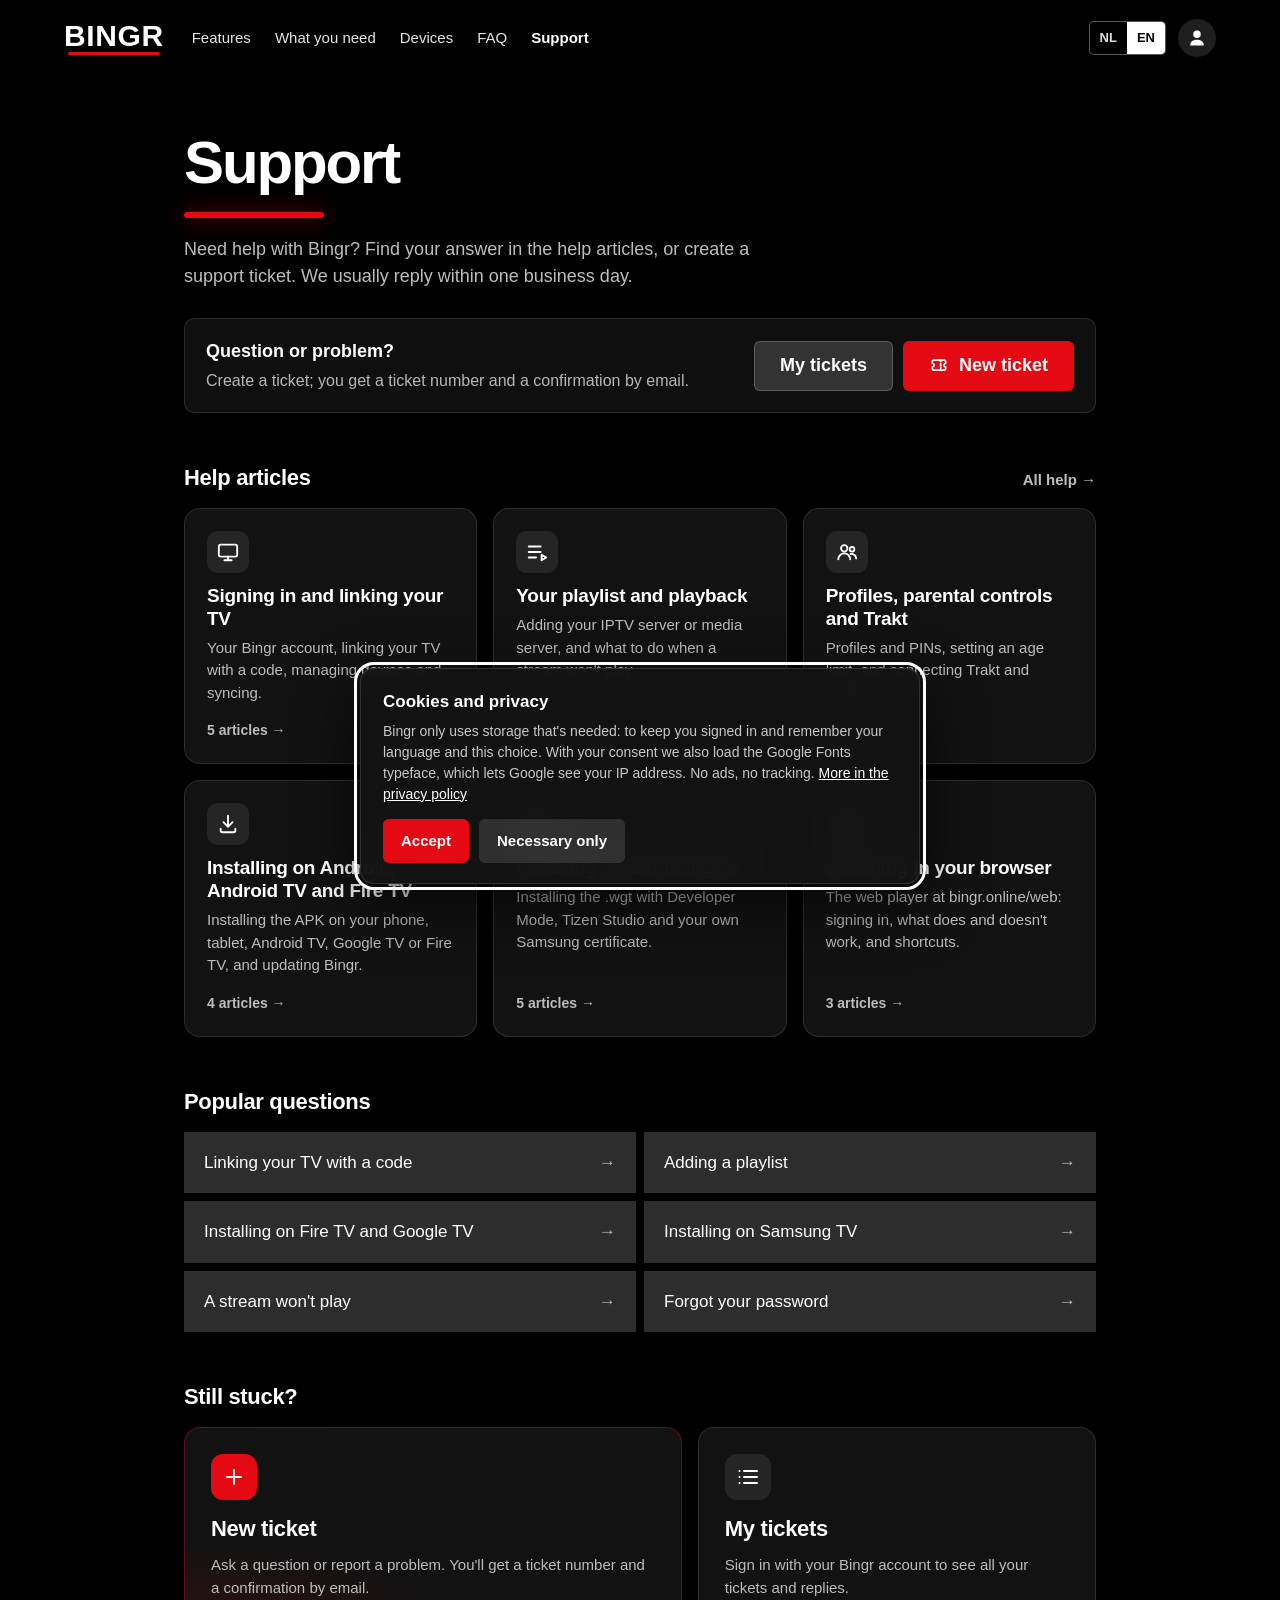
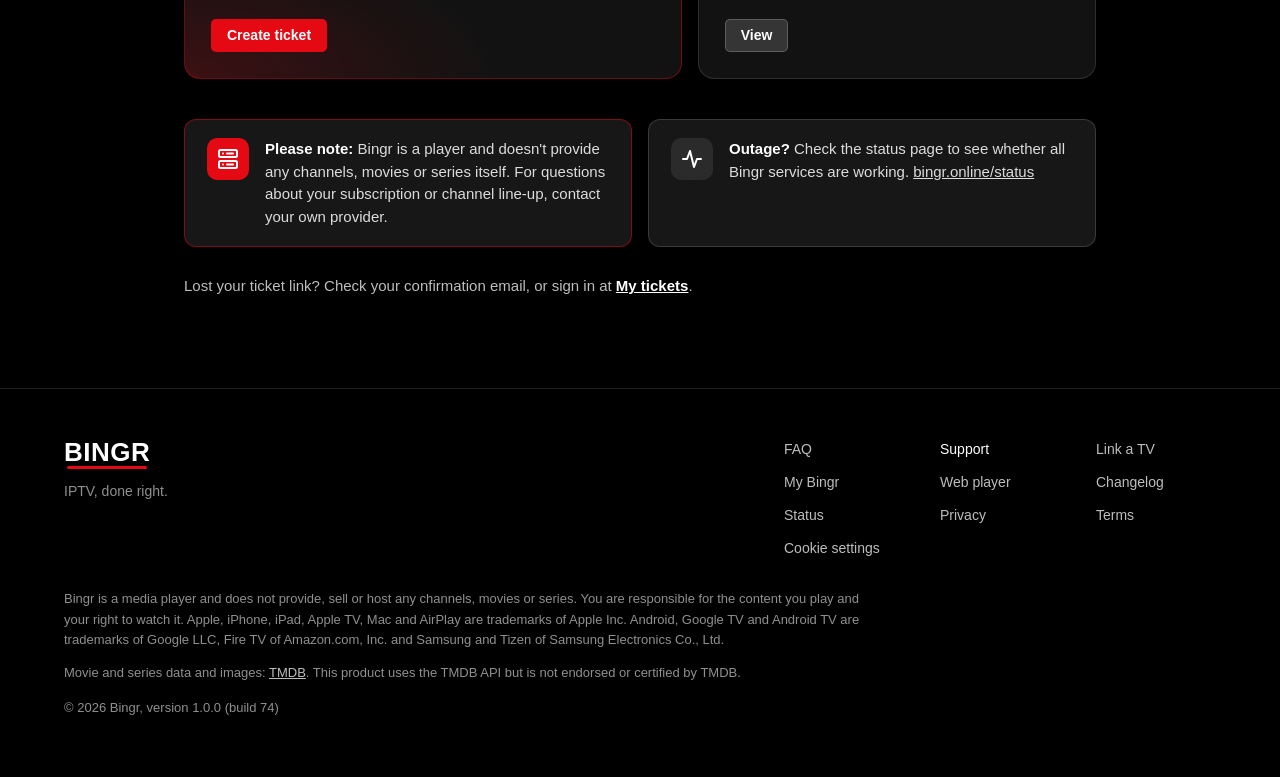
==== commit 93a13988: "'Kijk in je browser' uit de bovenbalk, downloads tijdelijk niet beschikbaar, kijklimieten 1 en 3 Co-" ====
--- a/site/index.html
+++ b/site/index.html
@@ -30,7 +30,6 @@
     </div>
     <div class="right">
       <div class="lang" role="group" aria-label="Language"><button type="button" data-lang="nl">NL</button><button type="button" data-lang="en">EN</button></div>
-      <a class="btn red sm navweb" href="https://bingr.online/web/" data-s="nav.web">Kijk in je browser</a>
       <span data-userbtn style="display:inline-flex"></span>
     </div>
   </div>
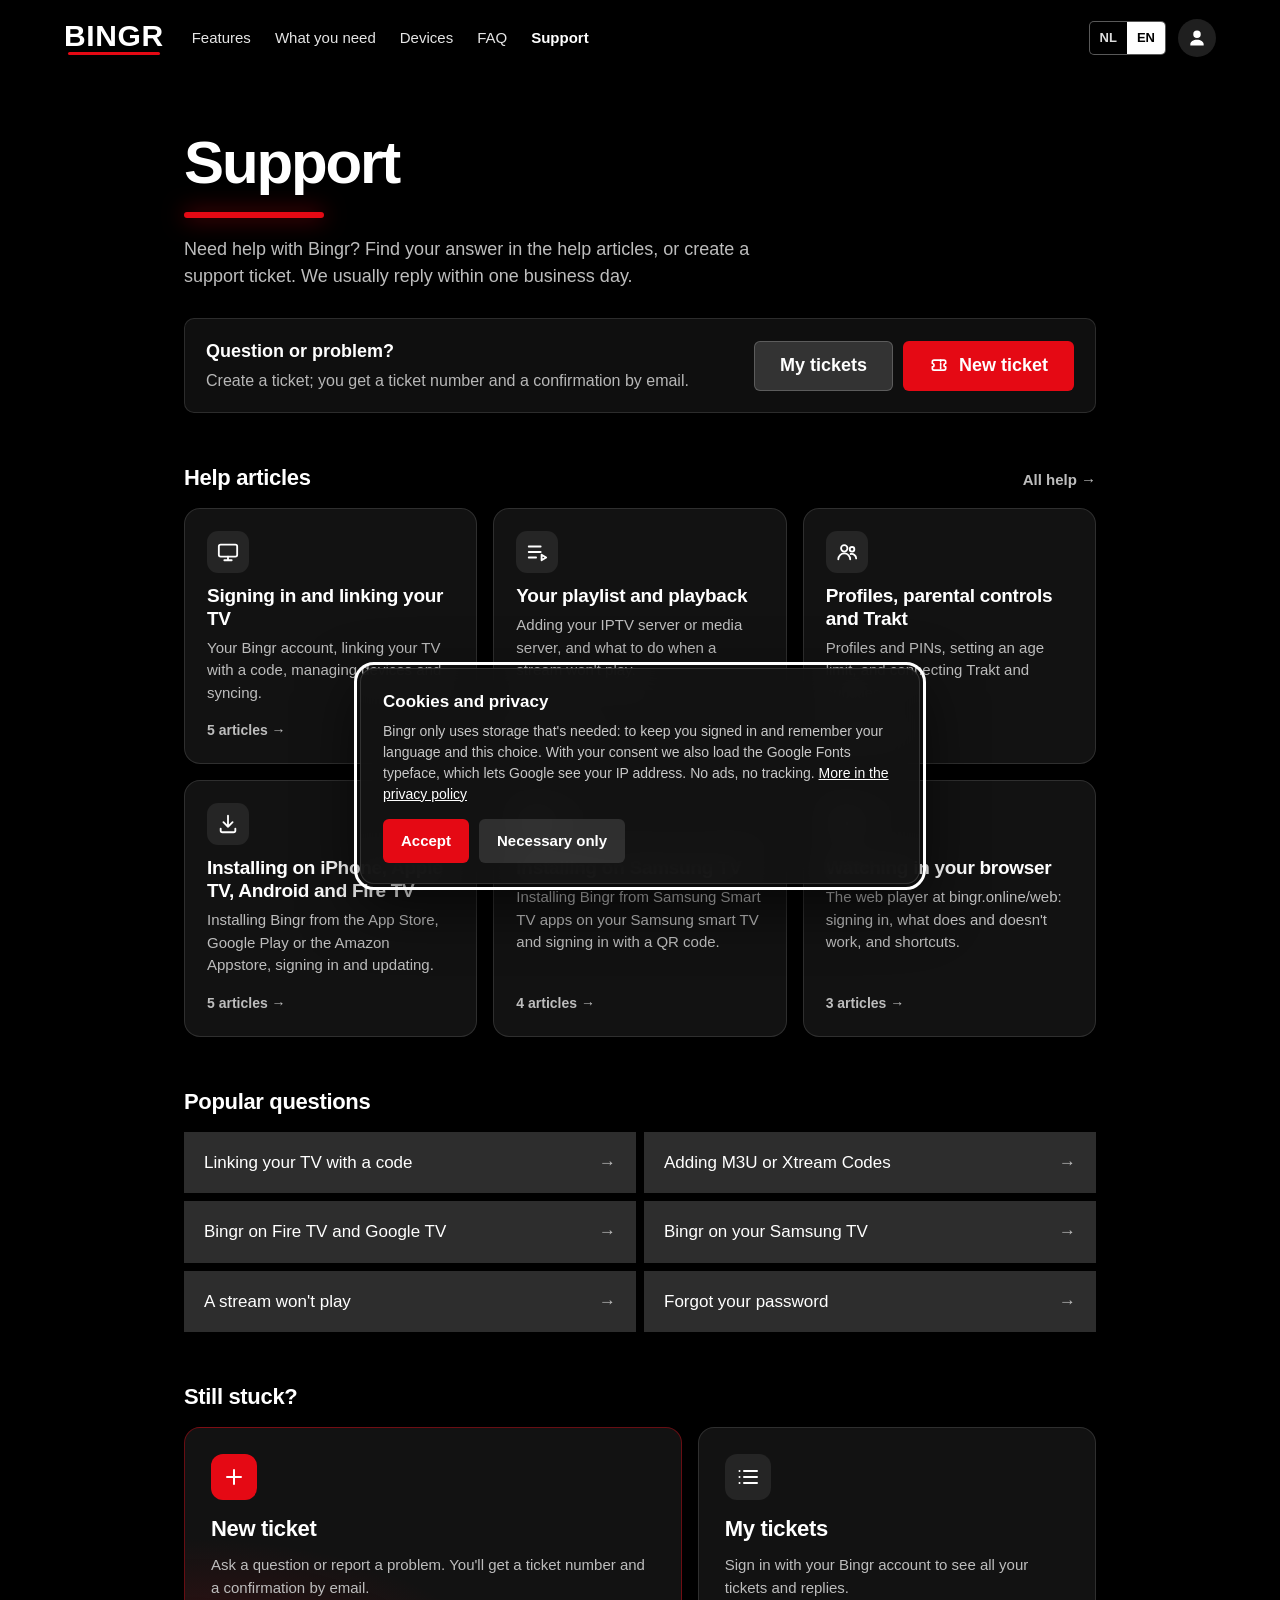
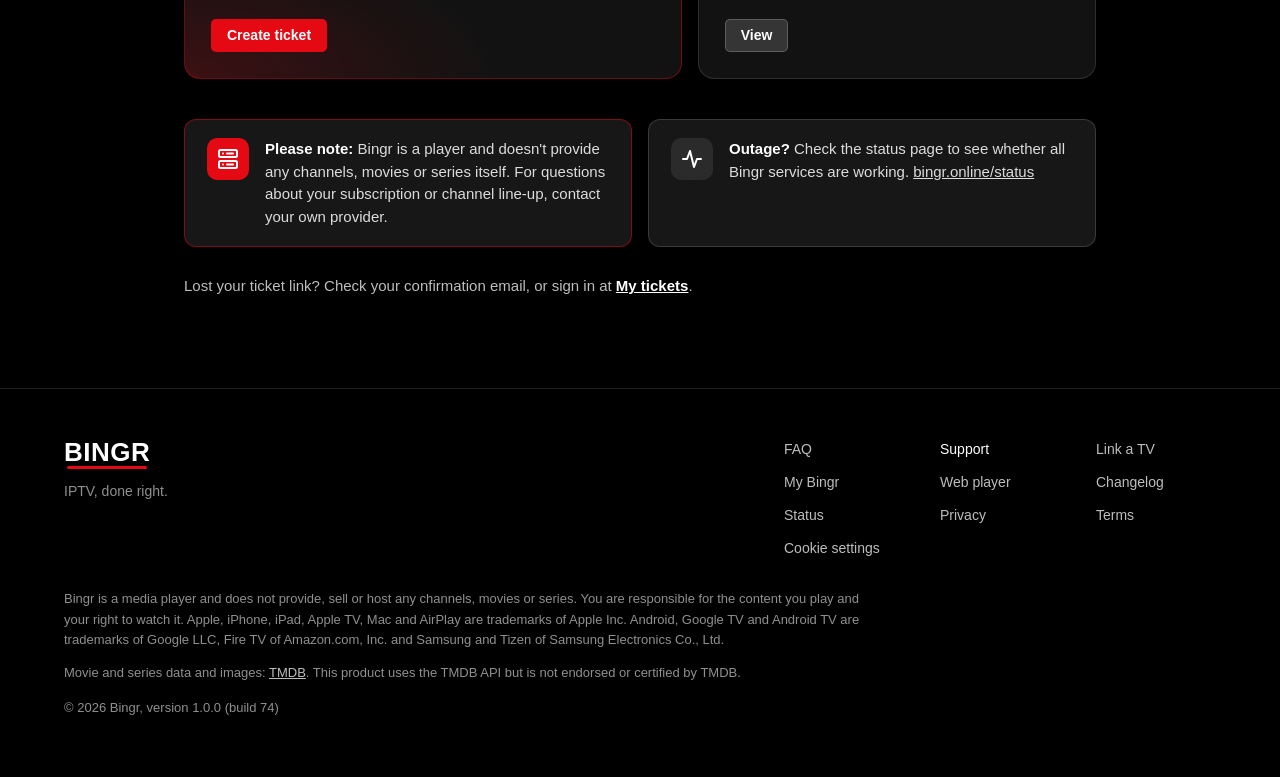
==== commit 1c49db5f: "Installeren via de stores (binnenkort), SEO: titels, beschrijvingen, structured data, sitemap en rob" ====
--- a/site/index.html
+++ b/site/index.html
@@ -3,18 +3,31 @@
 <head>
 <meta charset="utf-8">
 <meta name="viewport" content="width=device-width, initial-scale=1">
-<title>Support · Bingr</title>
+<title data-en="Bingr Support: help and support tickets">Bingr Support: hulp en supporttickets</title>
 <meta name="bingr-app" content="support">
-<meta name="description" content="Support voor Bingr: hulpartikelen over inloggen, je tv koppelen en installeren, een supportticket aanmaken en je tickets bekijken.">
-<meta property="og:title" content="Support · Bingr">
-<meta property="og:description" content="Support voor Bingr: hulpartikelen over inloggen, je tv koppelen en installeren, een supportticket aanmaken en je tickets bekijken.">
-<meta property="og:image" content="https://bingr.online/assets/img/en/tv_home.jpg">
-<link rel="canonical" href="https://support.bingr.online/">
+<meta name="description" content="Hulp bij Bingr, de IPTV-speler: inloggen, je tv koppelen, je M3U- of Xtream Codes-afspeellijst toevoegen en installeren. Of maak een supportticket aan." data-en="Help with Bingr, the IPTV player: signing in, linking your TV, adding your M3U or Xtream Codes playlist and installing. Or create a support ticket.">
+<!-- NL/EN: ?lang=nl en ?lang=en zijn de taalversies, zonder ?lang= de browsertaal; canonical via assets/js/site.js -->
+<link rel="alternate" hreflang="nl" href="https://support.bingr.online/?lang=nl">
+<link rel="alternate" hreflang="en" href="https://support.bingr.online/?lang=en">
+<link rel="alternate" hreflang="x-default" href="https://support.bingr.online/">
+<meta property="og:type" content="website">
+<meta property="og:site_name" content="Bingr Support">
+<meta property="og:locale" content="nl_NL">
+<meta property="og:locale:alternate" content="en_GB">
+<meta property="og:title" content="Bingr Support: hulp en supporttickets" data-en="Bingr Support: help and support tickets">
+<meta property="og:description" content="Hulp bij Bingr, de IPTV-speler: inloggen, je tv koppelen, je M3U- of Xtream Codes-afspeellijst toevoegen en installeren. Of maak een supportticket aan." data-en="Help with Bingr, the IPTV player: signing in, linking your TV, adding your M3U or Xtream Codes playlist and installing. Or create a support ticket.">
+<meta property="og:url" content="https://support.bingr.online/">
+<meta property="og:image" content="https://bingr.online/assets/img/nl/tv_home.jpg">
+<meta property="og:image:width" content="1400">
+<meta property="og:image:height" content="788">
+<meta name="twitter:card" content="summary_large_image">
+<!-- structured data (JSON-LD): geen uitvoerbaar script, valt dus niet onder script-src van de CSP -->
+<script type="application/ld+json">{"@context": "https://schema.org", "@graph": [{"@type": "Organization", "@id": "https://bingr.online/#organization", "name": "Bingr", "url": "https://bingr.online/", "logo": "https://bingr.online/apple-touch-icon.png", "email": "support@bingr.online", "parentOrganization": {"@type": "Organization", "@id": "https://pixelforges.nl/#organization", "name": "PixelForges", "url": "https://pixelforges.nl/"}}, {"@type": "WebSite", "@id": "https://support.bingr.online/#website", "name": "Bingr Support", "url": "https://support.bingr.online/", "inLanguage": ["nl", "en"], "about": {"@id": "https://bingr.online/#organization"}, "publisher": {"@id": "https://pixelforges.nl/#organization"}}]}</script>
 <meta name="theme-color" content="#000000">
 <link rel="icon" href="favicon.png">
 <link rel="apple-touch-icon" href="apple-touch-icon.png">
 <link rel="stylesheet" href="assets/css/site.css?v=2">
-<link rel="stylesheet" href="assets/css/support.css?v=97">
+<link rel="stylesheet" href="assets/css/support.css?v=98">
 <script src="assets/js/consent.js" data-base="https://bingr.online/"></script>
 </head>
 <body class="sub-page">
@@ -22,10 +35,10 @@
   <div class="wrap">
     <a href="https://bingr.online/" class="logo" aria-label="Bingr">BINGR</a>
     <div class="links">
-      <a href="https://bingr.online/index.html#features" data-s="nav.features">Functies</a>
-      <a href="https://bingr.online/index.html#start" data-s="nav.start">Wat heb je nodig</a>
-      <a href="https://bingr.online/index.html#download" data-s="nav.platforms">Apparaten</a>
-      <a href="https://bingr.online/index.html#faq">FAQ</a>
+      <a href="https://bingr.online/#features" data-s="nav.features">Functies</a>
+      <a href="https://bingr.online/#start" data-s="nav.start">Wat heb je nodig</a>
+      <a href="https://bingr.online/#download" data-s="nav.platforms">Apparaten</a>
+      <a href="https://bingr.online/#faq">FAQ</a>
       <a href="./" aria-current="page">Support</a>
     </div>
     <div class="right">
@@ -39,9 +52,9 @@
 <p class="sub">Hulp nodig met Bingr? Zoek je antwoord in de hulpartikelen, of maak een supportticket aan. We reageren meestal binnen één werkdag.</p></header>
 <div class="ticket-cta tbar"><div><b>Vraag of probleem?</b><span>Maak een ticket aan; je krijgt een ticketnummer en een bevestiging per e-mail.</span></div><div class="acts"><a class="btn ghost" href="mijn/">Mijn tickets</a><a class="btn red" href="nieuw/"><svg viewBox="0 0 24 24" fill="none" stroke="currentColor" stroke-width="2" stroke-linecap="round" stroke-linejoin="round" aria-hidden="true"><path d="M4 7a2 2 0 0 1 2-2h12a2 2 0 0 1 2 2v2a2 2 0 0 0 0 4v2a2 2 0 0 1-2 2H6a2 2 0 0 1-2-2v-2a2 2 0 0 0 0-4z"/><path d="M14 5v12" stroke-dasharray="2 2"/></svg>Nieuw ticket</a></div></div>
 <div class="h2row"><h2 class="h2s">Hulpartikelen</h2><a class="more" href="hulp/">Alle hulp <span aria-hidden="true">→</span></a></div>
-<div class="hgrid"><a class="panel hcard" href="hulp/inloggen/"><span class="ic"><svg viewBox="0 0 24 24" fill="none" stroke="currentColor" stroke-width="2" stroke-linecap="round" stroke-linejoin="round" aria-hidden="true"><rect x="2" y="4" width="20" height="13" rx="2"/><path d="M8 21h8M12 17v4"/></svg></span><span class="h3">Inloggen en je tv koppelen</span><span class="lead">Je Bingr-account, je tv koppelen met een code, apparaten beheren en synchroniseren.</span><span class="cnt">5 artikelen <span aria-hidden="true">→</span></span></a><a class="panel hcard" href="hulp/afspeellijst/"><span class="ic"><svg viewBox="0 0 24 24" fill="none" stroke="currentColor" stroke-width="2" stroke-linecap="round" stroke-linejoin="round" aria-hidden="true"><path d="M3 6h13M3 12h13M3 18h8"/><path d="M17 15l5 3-5 3z"/></svg></span><span class="h3">Je afspeellijst en afspelen</span><span class="lead">Je IPTV-server of mediaserver toevoegen, en wat je doet als een stream niet afspeelt.</span><span class="cnt">2 artikelen <span aria-hidden="true">→</span></span></a><a class="panel hcard" href="hulp/profielen/"><span class="ic"><svg viewBox="0 0 24 24" fill="none" stroke="currentColor" stroke-width="2" stroke-linecap="round" stroke-linejoin="round" aria-hidden="true"><circle cx="9" cy="8" r="3.5"/><path d="M2.5 20a6.5 6.5 0 0 1 13 0"/><circle cx="17.5" cy="9" r="2.5"/><path d="M16 14.2a5 5 0 0 1 6 4.8"/></svg></span><span class="h3">Profielen, kinderslot en Trakt</span><span class="lead">Profielen en pincodes, een leeftijdsgrens instellen, en Trakt en ondertitels koppelen.</span><span class="cnt">2 artikelen <span aria-hidden="true">→</span></span></a><a class="panel hcard" href="hulp/installeren/"><span class="ic"><svg viewBox="0 0 24 24" fill="none" stroke="currentColor" stroke-width="2" stroke-linecap="round" stroke-linejoin="round" aria-hidden="true"><path d="M12 3v12M7 10l5 5 5-5"/><path d="M4 17v2a2 2 0 0 0 2 2h12a2 2 0 0 0 2-2v-2"/></svg></span><span class="h3">Installeren op Android, Android TV en Fire TV</span><span class="lead">De APK installeren op je telefoon, tablet, Android TV, Google TV of Fire TV, en Bingr bijwerken.</span><span class="cnt">4 artikelen <span aria-hidden="true">→</span></span></a><a class="panel hcard" href="hulp/samsung/"><span class="ic"><svg viewBox="0 0 24 24" fill="none" stroke="currentColor" stroke-width="2" stroke-linecap="round" stroke-linejoin="round" aria-hidden="true"><rect x="2" y="3" width="20" height="14" rx="2"/><path d="M7 21h10"/><path d="M9 10l2 2 4-4"/></svg></span><span class="h3">Installeren op Samsung TV</span><span class="lead">De .wgt installeren met de ontwikkelaarsmodus, Tizen Studio en een eigen Samsung-certificaat.</span><span class="cnt">5 artikelen <span aria-hidden="true">→</span></span></a><a class="panel hcard" href="hulp/browser/"><span class="ic"><svg viewBox="0 0 24 24" fill="none" stroke="currentColor" stroke-width="2" stroke-linecap="round" stroke-linejoin="round" aria-hidden="true"><rect x="3" y="4" width="18" height="16" rx="2"/><path d="M3 9h18M7 6.5h.01M10 6.5h.01"/></svg></span><span class="h3">Kijken in je browser</span><span class="lead">De webspeler op bingr.online/web: inloggen, wat wel en niet werkt, en sneltoetsen.</span><span class="cnt">3 artikelen <span aria-hidden="true">→</span></span></a></div>
+<div class="hgrid"><a class="panel hcard" href="hulp/inloggen/"><span class="ic"><svg viewBox="0 0 24 24" fill="none" stroke="currentColor" stroke-width="2" stroke-linecap="round" stroke-linejoin="round" aria-hidden="true"><rect x="2" y="4" width="20" height="13" rx="2"/><path d="M8 21h8M12 17v4"/></svg></span><span class="h3">Inloggen en je tv koppelen</span><span class="lead">Je Bingr-account, je tv koppelen met een code, apparaten beheren en synchroniseren.</span><span class="cnt">5 artikelen <span aria-hidden="true">→</span></span></a><a class="panel hcard" href="hulp/afspeellijst/"><span class="ic"><svg viewBox="0 0 24 24" fill="none" stroke="currentColor" stroke-width="2" stroke-linecap="round" stroke-linejoin="round" aria-hidden="true"><path d="M3 6h13M3 12h13M3 18h8"/><path d="M17 15l5 3-5 3z"/></svg></span><span class="h3">Je afspeellijst en afspelen</span><span class="lead">Je IPTV-server of mediaserver toevoegen, en wat je doet als een stream niet afspeelt.</span><span class="cnt">2 artikelen <span aria-hidden="true">→</span></span></a><a class="panel hcard" href="hulp/profielen/"><span class="ic"><svg viewBox="0 0 24 24" fill="none" stroke="currentColor" stroke-width="2" stroke-linecap="round" stroke-linejoin="round" aria-hidden="true"><circle cx="9" cy="8" r="3.5"/><path d="M2.5 20a6.5 6.5 0 0 1 13 0"/><circle cx="17.5" cy="9" r="2.5"/><path d="M16 14.2a5 5 0 0 1 6 4.8"/></svg></span><span class="h3">Profielen, kinderslot en Trakt</span><span class="lead">Profielen en pincodes, een leeftijdsgrens instellen, en Trakt en ondertitels koppelen.</span><span class="cnt">2 artikelen <span aria-hidden="true">→</span></span></a><a class="panel hcard" href="hulp/installeren/"><span class="ic"><svg viewBox="0 0 24 24" fill="none" stroke="currentColor" stroke-width="2" stroke-linecap="round" stroke-linejoin="round" aria-hidden="true"><path d="M12 3v12M7 10l5 5 5-5"/><path d="M4 17v2a2 2 0 0 0 2 2h12a2 2 0 0 0 2-2v-2"/></svg></span><span class="h3">Installeren op iPhone, Apple TV, Android en Fire TV</span><span class="lead">Bingr uit de App Store, Google Play of de Amazon Appstore installeren, inloggen en bijwerken.</span><span class="cnt">5 artikelen <span aria-hidden="true">→</span></span></a><a class="panel hcard" href="hulp/samsung/"><span class="ic"><svg viewBox="0 0 24 24" fill="none" stroke="currentColor" stroke-width="2" stroke-linecap="round" stroke-linejoin="round" aria-hidden="true"><rect x="2" y="3" width="20" height="14" rx="2"/><path d="M7 21h10"/><path d="M9 10l2 2 4-4"/></svg></span><span class="h3">Installeren op Samsung TV</span><span class="lead">Bingr uit de Samsung Smart TV-apps installeren op je Samsung smart tv en inloggen met een QR-code.</span><span class="cnt">4 artikelen <span aria-hidden="true">→</span></span></a><a class="panel hcard" href="hulp/browser/"><span class="ic"><svg viewBox="0 0 24 24" fill="none" stroke="currentColor" stroke-width="2" stroke-linecap="round" stroke-linejoin="round" aria-hidden="true"><rect x="3" y="4" width="18" height="16" rx="2"/><path d="M3 9h18M7 6.5h.01M10 6.5h.01"/></svg></span><span class="h3">Kijken in je browser</span><span class="lead">De webspeler op bingr.online/web: inloggen, wat wel en niet werkt, en sneltoetsen.</span><span class="cnt">3 artikelen <span aria-hidden="true">→</span></span></a></div>
 <h2 class="h2s">Populaire vragen</h2>
-<div class="topics"><a class="topic" href="hulp/inloggen/#koppelen"><span>Je tv koppelen met een code</span><span class="arr" aria-hidden="true">→</span></a><a class="topic" href="hulp/afspeellijst/#server"><span>Een afspeellijst toevoegen</span><span class="arr" aria-hidden="true">→</span></a><a class="topic" href="hulp/installeren/#androidtv"><span>Installeren op Fire TV en Google TV</span><span class="arr" aria-hidden="true">→</span></a><a class="topic" href="hulp/samsung/"><span>Installeren op Samsung TV</span><span class="arr" aria-hidden="true">→</span></a><a class="topic" href="hulp/afspeellijst/#afspelen"><span>Een stream speelt niet af</span><span class="arr" aria-hidden="true">→</span></a><a class="topic" href="hulp/inloggen/#wachtwoord"><span>Wachtwoord vergeten</span><span class="arr" aria-hidden="true">→</span></a></div>
+<div class="topics"><a class="topic" href="hulp/inloggen/#koppelen"><span>Je tv koppelen met een code</span><span class="arr" aria-hidden="true">→</span></a><a class="topic" href="hulp/afspeellijst/#server"><span>M3U of Xtream Codes toevoegen</span><span class="arr" aria-hidden="true">→</span></a><a class="topic" href="hulp/installeren/#androidtv"><span>Bingr op Fire TV en Google TV</span><span class="arr" aria-hidden="true">→</span></a><a class="topic" href="hulp/samsung/"><span>Bingr op je Samsung TV</span><span class="arr" aria-hidden="true">→</span></a><a class="topic" href="hulp/afspeellijst/#afspelen"><span>Een stream speelt niet af</span><span class="arr" aria-hidden="true">→</span></a><a class="topic" href="hulp/inloggen/#wachtwoord"><span>Wachtwoord vergeten</span><span class="arr" aria-hidden="true">→</span></a></div>
 <h2 class="h2s">Kom je er niet uit?</h2>
 <div class="cards two">
   <a class="panel card hero" href="nieuw/"><span class="ic"><svg viewBox="0 0 24 24" fill="none" stroke="currentColor" stroke-width="2" stroke-linecap="round" stroke-linejoin="round" aria-hidden="true"><path d="M12 5v14M5 12h14"/></svg></span><span class="h3">Nieuw ticket</span><span class="lead">Stel je vraag of meld een probleem. Je krijgt een ticketnummer en een bevestiging per e-mail.</span><span class="btn sm">Ticket aanmaken</span></a>
@@ -58,9 +71,9 @@
 <p class="sub">Need help with Bingr? Find your answer in the help articles, or create a support ticket. We usually reply within one business day.</p></header>
 <div class="ticket-cta tbar"><div><b>Question or problem?</b><span>Create a ticket; you get a ticket number and a confirmation by email.</span></div><div class="acts"><a class="btn ghost" href="mijn/">My tickets</a><a class="btn red" href="nieuw/"><svg viewBox="0 0 24 24" fill="none" stroke="currentColor" stroke-width="2" stroke-linecap="round" stroke-linejoin="round" aria-hidden="true"><path d="M4 7a2 2 0 0 1 2-2h12a2 2 0 0 1 2 2v2a2 2 0 0 0 0 4v2a2 2 0 0 1-2 2H6a2 2 0 0 1-2-2v-2a2 2 0 0 0 0-4z"/><path d="M14 5v12" stroke-dasharray="2 2"/></svg>New ticket</a></div></div>
 <div class="h2row"><h2 class="h2s">Help articles</h2><a class="more" href="hulp/">All help <span aria-hidden="true">→</span></a></div>
-<div class="hgrid"><a class="panel hcard" href="hulp/inloggen/"><span class="ic"><svg viewBox="0 0 24 24" fill="none" stroke="currentColor" stroke-width="2" stroke-linecap="round" stroke-linejoin="round" aria-hidden="true"><rect x="2" y="4" width="20" height="13" rx="2"/><path d="M8 21h8M12 17v4"/></svg></span><span class="h3">Signing in and linking your TV</span><span class="lead">Your Bingr account, linking your TV with a code, managing devices and syncing.</span><span class="cnt">5 articles <span aria-hidden="true">→</span></span></a><a class="panel hcard" href="hulp/afspeellijst/"><span class="ic"><svg viewBox="0 0 24 24" fill="none" stroke="currentColor" stroke-width="2" stroke-linecap="round" stroke-linejoin="round" aria-hidden="true"><path d="M3 6h13M3 12h13M3 18h8"/><path d="M17 15l5 3-5 3z"/></svg></span><span class="h3">Your playlist and playback</span><span class="lead">Adding your IPTV server or media server, and what to do when a stream won't play.</span><span class="cnt">2 articles <span aria-hidden="true">→</span></span></a><a class="panel hcard" href="hulp/profielen/"><span class="ic"><svg viewBox="0 0 24 24" fill="none" stroke="currentColor" stroke-width="2" stroke-linecap="round" stroke-linejoin="round" aria-hidden="true"><circle cx="9" cy="8" r="3.5"/><path d="M2.5 20a6.5 6.5 0 0 1 13 0"/><circle cx="17.5" cy="9" r="2.5"/><path d="M16 14.2a5 5 0 0 1 6 4.8"/></svg></span><span class="h3">Profiles, parental controls and Trakt</span><span class="lead">Profiles and PINs, setting an age limit, and connecting Trakt and subtitles.</span><span class="cnt">2 articles <span aria-hidden="true">→</span></span></a><a class="panel hcard" href="hulp/installeren/"><span class="ic"><svg viewBox="0 0 24 24" fill="none" stroke="currentColor" stroke-width="2" stroke-linecap="round" stroke-linejoin="round" aria-hidden="true"><path d="M12 3v12M7 10l5 5 5-5"/><path d="M4 17v2a2 2 0 0 0 2 2h12a2 2 0 0 0 2-2v-2"/></svg></span><span class="h3">Installing on Android, Android TV and Fire TV</span><span class="lead">Installing the APK on your phone, tablet, Android TV, Google TV or Fire TV, and updating Bingr.</span><span class="cnt">4 articles <span aria-hidden="true">→</span></span></a><a class="panel hcard" href="hulp/samsung/"><span class="ic"><svg viewBox="0 0 24 24" fill="none" stroke="currentColor" stroke-width="2" stroke-linecap="round" stroke-linejoin="round" aria-hidden="true"><rect x="2" y="3" width="20" height="14" rx="2"/><path d="M7 21h10"/><path d="M9 10l2 2 4-4"/></svg></span><span class="h3">Installing on Samsung TV</span><span class="lead">Installing the .wgt with Developer Mode, Tizen Studio and your own Samsung certificate.</span><span class="cnt">5 articles <span aria-hidden="true">→</span></span></a><a class="panel hcard" href="hulp/browser/"><span class="ic"><svg viewBox="0 0 24 24" fill="none" stroke="currentColor" stroke-width="2" stroke-linecap="round" stroke-linejoin="round" aria-hidden="true"><rect x="3" y="4" width="18" height="16" rx="2"/><path d="M3 9h18M7 6.5h.01M10 6.5h.01"/></svg></span><span class="h3">Watching in your browser</span><span class="lead">The web player at bingr.online/web: signing in, what does and doesn't work, and shortcuts.</span><span class="cnt">3 articles <span aria-hidden="true">→</span></span></a></div>
+<div class="hgrid"><a class="panel hcard" href="hulp/inloggen/"><span class="ic"><svg viewBox="0 0 24 24" fill="none" stroke="currentColor" stroke-width="2" stroke-linecap="round" stroke-linejoin="round" aria-hidden="true"><rect x="2" y="4" width="20" height="13" rx="2"/><path d="M8 21h8M12 17v4"/></svg></span><span class="h3">Signing in and linking your TV</span><span class="lead">Your Bingr account, linking your TV with a code, managing devices and syncing.</span><span class="cnt">5 articles <span aria-hidden="true">→</span></span></a><a class="panel hcard" href="hulp/afspeellijst/"><span class="ic"><svg viewBox="0 0 24 24" fill="none" stroke="currentColor" stroke-width="2" stroke-linecap="round" stroke-linejoin="round" aria-hidden="true"><path d="M3 6h13M3 12h13M3 18h8"/><path d="M17 15l5 3-5 3z"/></svg></span><span class="h3">Your playlist and playback</span><span class="lead">Adding your IPTV server or media server, and what to do when a stream won't play.</span><span class="cnt">2 articles <span aria-hidden="true">→</span></span></a><a class="panel hcard" href="hulp/profielen/"><span class="ic"><svg viewBox="0 0 24 24" fill="none" stroke="currentColor" stroke-width="2" stroke-linecap="round" stroke-linejoin="round" aria-hidden="true"><circle cx="9" cy="8" r="3.5"/><path d="M2.5 20a6.5 6.5 0 0 1 13 0"/><circle cx="17.5" cy="9" r="2.5"/><path d="M16 14.2a5 5 0 0 1 6 4.8"/></svg></span><span class="h3">Profiles, parental controls and Trakt</span><span class="lead">Profiles and PINs, setting an age limit, and connecting Trakt and subtitles.</span><span class="cnt">2 articles <span aria-hidden="true">→</span></span></a><a class="panel hcard" href="hulp/installeren/"><span class="ic"><svg viewBox="0 0 24 24" fill="none" stroke="currentColor" stroke-width="2" stroke-linecap="round" stroke-linejoin="round" aria-hidden="true"><path d="M12 3v12M7 10l5 5 5-5"/><path d="M4 17v2a2 2 0 0 0 2 2h12a2 2 0 0 0 2-2v-2"/></svg></span><span class="h3">Installing on iPhone, Apple TV, Android and Fire TV</span><span class="lead">Installing Bingr from the App Store, Google Play or the Amazon Appstore, signing in and updating.</span><span class="cnt">5 articles <span aria-hidden="true">→</span></span></a><a class="panel hcard" href="hulp/samsung/"><span class="ic"><svg viewBox="0 0 24 24" fill="none" stroke="currentColor" stroke-width="2" stroke-linecap="round" stroke-linejoin="round" aria-hidden="true"><rect x="2" y="3" width="20" height="14" rx="2"/><path d="M7 21h10"/><path d="M9 10l2 2 4-4"/></svg></span><span class="h3">Installing on Samsung TV</span><span class="lead">Installing Bingr from Samsung Smart TV apps on your Samsung smart TV and signing in with a QR code.</span><span class="cnt">4 articles <span aria-hidden="true">→</span></span></a><a class="panel hcard" href="hulp/browser/"><span class="ic"><svg viewBox="0 0 24 24" fill="none" stroke="currentColor" stroke-width="2" stroke-linecap="round" stroke-linejoin="round" aria-hidden="true"><rect x="3" y="4" width="18" height="16" rx="2"/><path d="M3 9h18M7 6.5h.01M10 6.5h.01"/></svg></span><span class="h3">Watching in your browser</span><span class="lead">The web player at bingr.online/web: signing in, what does and doesn't work, and shortcuts.</span><span class="cnt">3 articles <span aria-hidden="true">→</span></span></a></div>
 <h2 class="h2s">Popular questions</h2>
-<div class="topics"><a class="topic" href="hulp/inloggen/#koppelen"><span>Linking your TV with a code</span><span class="arr" aria-hidden="true">→</span></a><a class="topic" href="hulp/afspeellijst/#server"><span>Adding a playlist</span><span class="arr" aria-hidden="true">→</span></a><a class="topic" href="hulp/installeren/#androidtv"><span>Installing on Fire TV and Google TV</span><span class="arr" aria-hidden="true">→</span></a><a class="topic" href="hulp/samsung/"><span>Installing on Samsung TV</span><span class="arr" aria-hidden="true">→</span></a><a class="topic" href="hulp/afspeellijst/#afspelen"><span>A stream won't play</span><span class="arr" aria-hidden="true">→</span></a><a class="topic" href="hulp/inloggen/#wachtwoord"><span>Forgot your password</span><span class="arr" aria-hidden="true">→</span></a></div>
+<div class="topics"><a class="topic" href="hulp/inloggen/#koppelen"><span>Linking your TV with a code</span><span class="arr" aria-hidden="true">→</span></a><a class="topic" href="hulp/afspeellijst/#server"><span>Adding M3U or Xtream Codes</span><span class="arr" aria-hidden="true">→</span></a><a class="topic" href="hulp/installeren/#androidtv"><span>Bingr on Fire TV and Google TV</span><span class="arr" aria-hidden="true">→</span></a><a class="topic" href="hulp/samsung/"><span>Bingr on your Samsung TV</span><span class="arr" aria-hidden="true">→</span></a><a class="topic" href="hulp/afspeellijst/#afspelen"><span>A stream won't play</span><span class="arr" aria-hidden="true">→</span></a><a class="topic" href="hulp/inloggen/#wachtwoord"><span>Forgot your password</span><span class="arr" aria-hidden="true">→</span></a></div>
 <h2 class="h2s">Still stuck?</h2>
 <div class="cards two">
   <a class="panel card hero" href="nieuw/"><span class="ic"><svg viewBox="0 0 24 24" fill="none" stroke="currentColor" stroke-width="2" stroke-linecap="round" stroke-linejoin="round" aria-hidden="true"><path d="M12 5v14M5 12h14"/></svg></span><span class="h3">New ticket</span><span class="lead">Ask a question or report a problem. You'll get a ticket number and a confirmation by email.</span><span class="btn sm">Create ticket</span></a>
@@ -77,7 +90,7 @@
     <div class="top">
       <div><a href="https://bingr.online/" class="logo">BINGR</a><div style="margin-top:12px" data-s="foot.tag">IPTV zoals het hoort.</div></div>
       <div class="flinks">
-        <a href="https://bingr.online/index.html#faq">FAQ</a>
+        <a href="https://bingr.online/#faq">FAQ</a>
         <a href="./" aria-current="page">Support</a>
         <a href="https://bingr.online/koppelen/" data-s="foot.pair">Tv koppelen</a>
         <a href="https://bingr.online/account/" data-s="foot.account">Mijn Bingr</a>
@@ -94,7 +107,7 @@
     <p class="copy">© <span id="yr">2026</span> Bingr, <span data-s="foot.version">versie</span> <span data-build></span></p>
   </div>
 </footer>
-<script src="assets/js/site.js?v=2" data-base=""></script>
+<script src="assets/js/site.js?v=3" data-base=""></script>
 <script src="assets/js/page.js?v=1" data-legacy="hulp/"></script>
 <script src="assets/js/userbtn.js?v=94" data-base="https://bingr.online/"></script>
 </body>
--- a/site/assets/css/support.css
+++ b/site/assets/css/support.css
@@ -221,3 +221,15 @@
 .linkbtn{background:none;border:0;padding:0;font:inherit;font-size:14px;color:var(--sec);text-decoration:underline;cursor:pointer}
 .linkbtn:hover{color:#fff}
 .linkbtn:focus-visible{outline:2px solid #fff;outline-offset:3px;border-radius:2px}
+
+/* hulp/installeren en hulp/samsung: "binnenkort beschikbaar" en de lijst met stores */
+.prose .need.soon{margin:0 0 34px}
+.need.soon p+p{margin-top:12px}
+.prose .stores{list-style:none;padding:0;margin:16px 0 0;display:grid;gap:10px}
+.prose .stores li{display:flex;align-items:center;justify-content:space-between;gap:10px 16px;flex-wrap:wrap;margin:0;padding:14px 16px;border-radius:12px;background:var(--s1);border:1px solid var(--line)}
+.prose .stores li::marker{content:none}
+.stores b{display:block;color:#fff}
+.stores small{display:block;color:var(--sec);font-size:14px;margin-top:2px}
+.stores .tag{flex:none;padding:4px 11px;border-radius:999px;border:1px dashed var(--line);color:var(--sec);font-size:13px;font-weight:700;white-space:nowrap}
+.stores .tag.now{border:0;background:var(--red);color:#fff}
+.prose .stores+p{margin-top:18px}
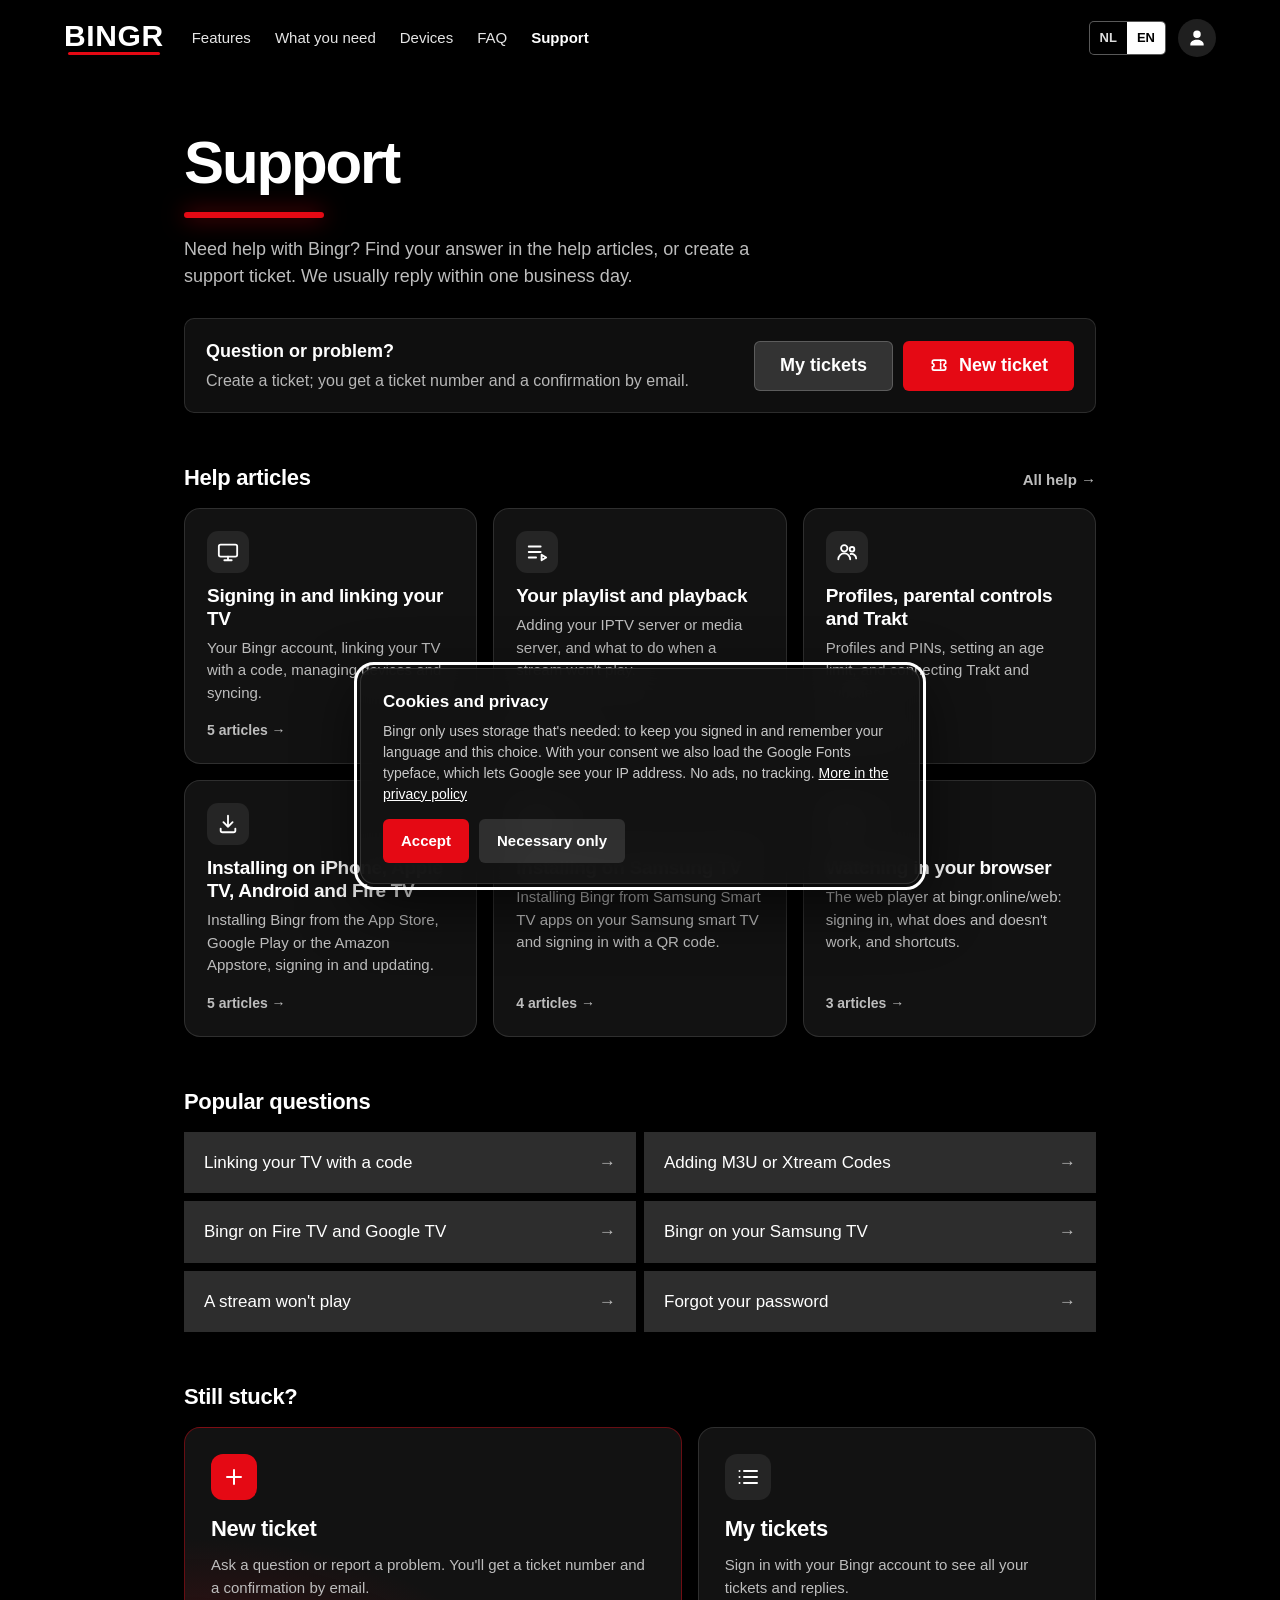
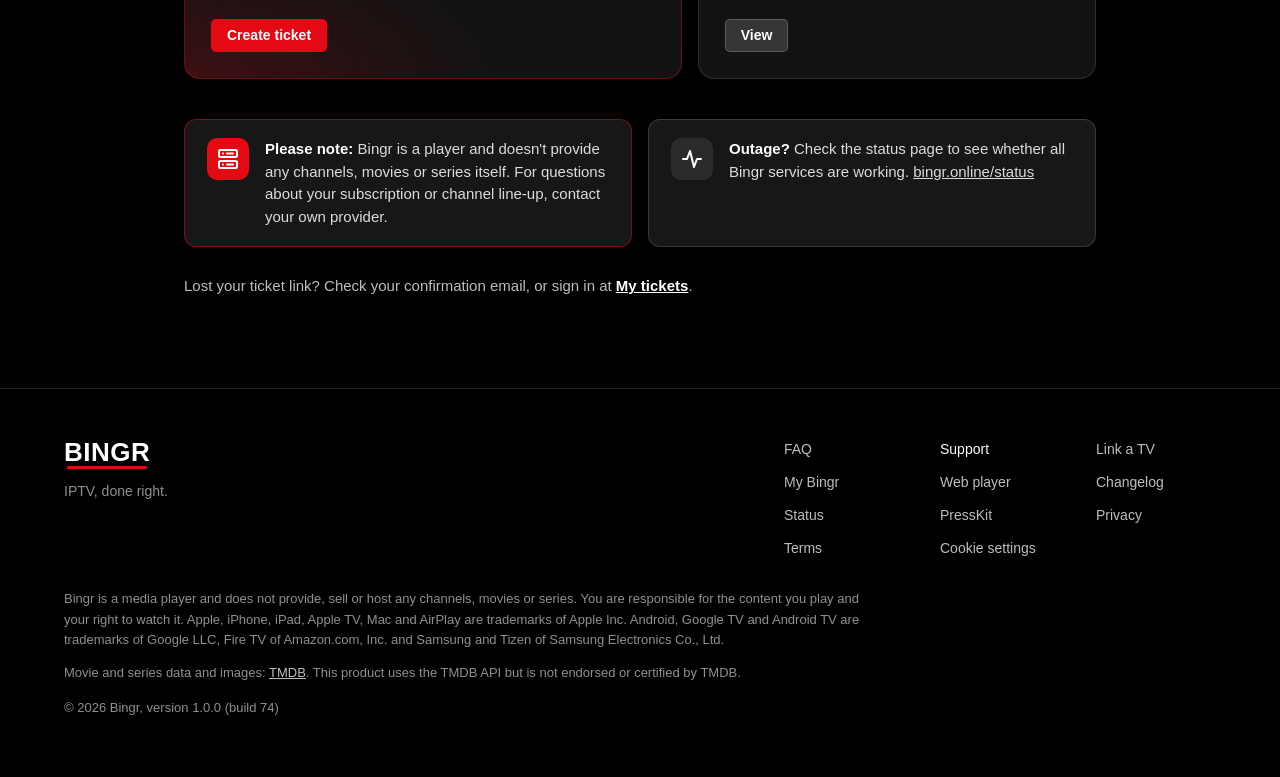
==== commit 4598c75d: "Footer: link PressKit (gelijk aan bingr.online) Co-Authored-By: Claude Opus 5.5 <noreply@anthropic.c" ====
--- a/site/index.html
+++ b/site/index.html
@@ -7,7 +7,7 @@
 <meta name="bingr-app" content="support">
 <meta name="description" content="Hulp bij Bingr, de IPTV-speler: inloggen, je tv koppelen, je M3U- of Xtream Codes-afspeellijst toevoegen en installeren. Of maak een supportticket aan." data-en="Help with Bingr, the IPTV player: signing in, linking your TV, adding your M3U or Xtream Codes playlist and installing. Or create a support ticket.">
 <!-- NL/EN: ?lang=nl en ?lang=en zijn de taalversies, zonder ?lang= de browsertaal; canonical via assets/js/site.js -->
-<link rel="alternate" hreflang="nl" href="https://support.bingr.online/?lang=nl">
+<link rel="alternate" hreflang="nl" href="https://support.bingr.online/">
 <link rel="alternate" hreflang="en" href="https://support.bingr.online/?lang=en">
 <link rel="alternate" hreflang="x-default" href="https://support.bingr.online/">
 <meta property="og:type" content="website">
@@ -97,6 +97,7 @@
         <a href="https://bingr.online/web/" data-s="foot.web">Webspeler</a>
         <a href="https://bingr.online/changelog/">Changelog</a>
         <a href="https://bingr.online/status/">Status</a>
+        <a href="https://bingr.online/presskit">PressKit</a>
         <a href="https://bingr.online/privacy.html" data-s="foot.privacy">Privacy</a>
         <a href="https://bingr.online/voorwaarden/" data-s="foot.terms">Voorwaarden</a>
         <a href="#" data-consent-link onclick="BingrConsent.open();return false" data-s="foot.cookies">Cookie-instellingen</a>
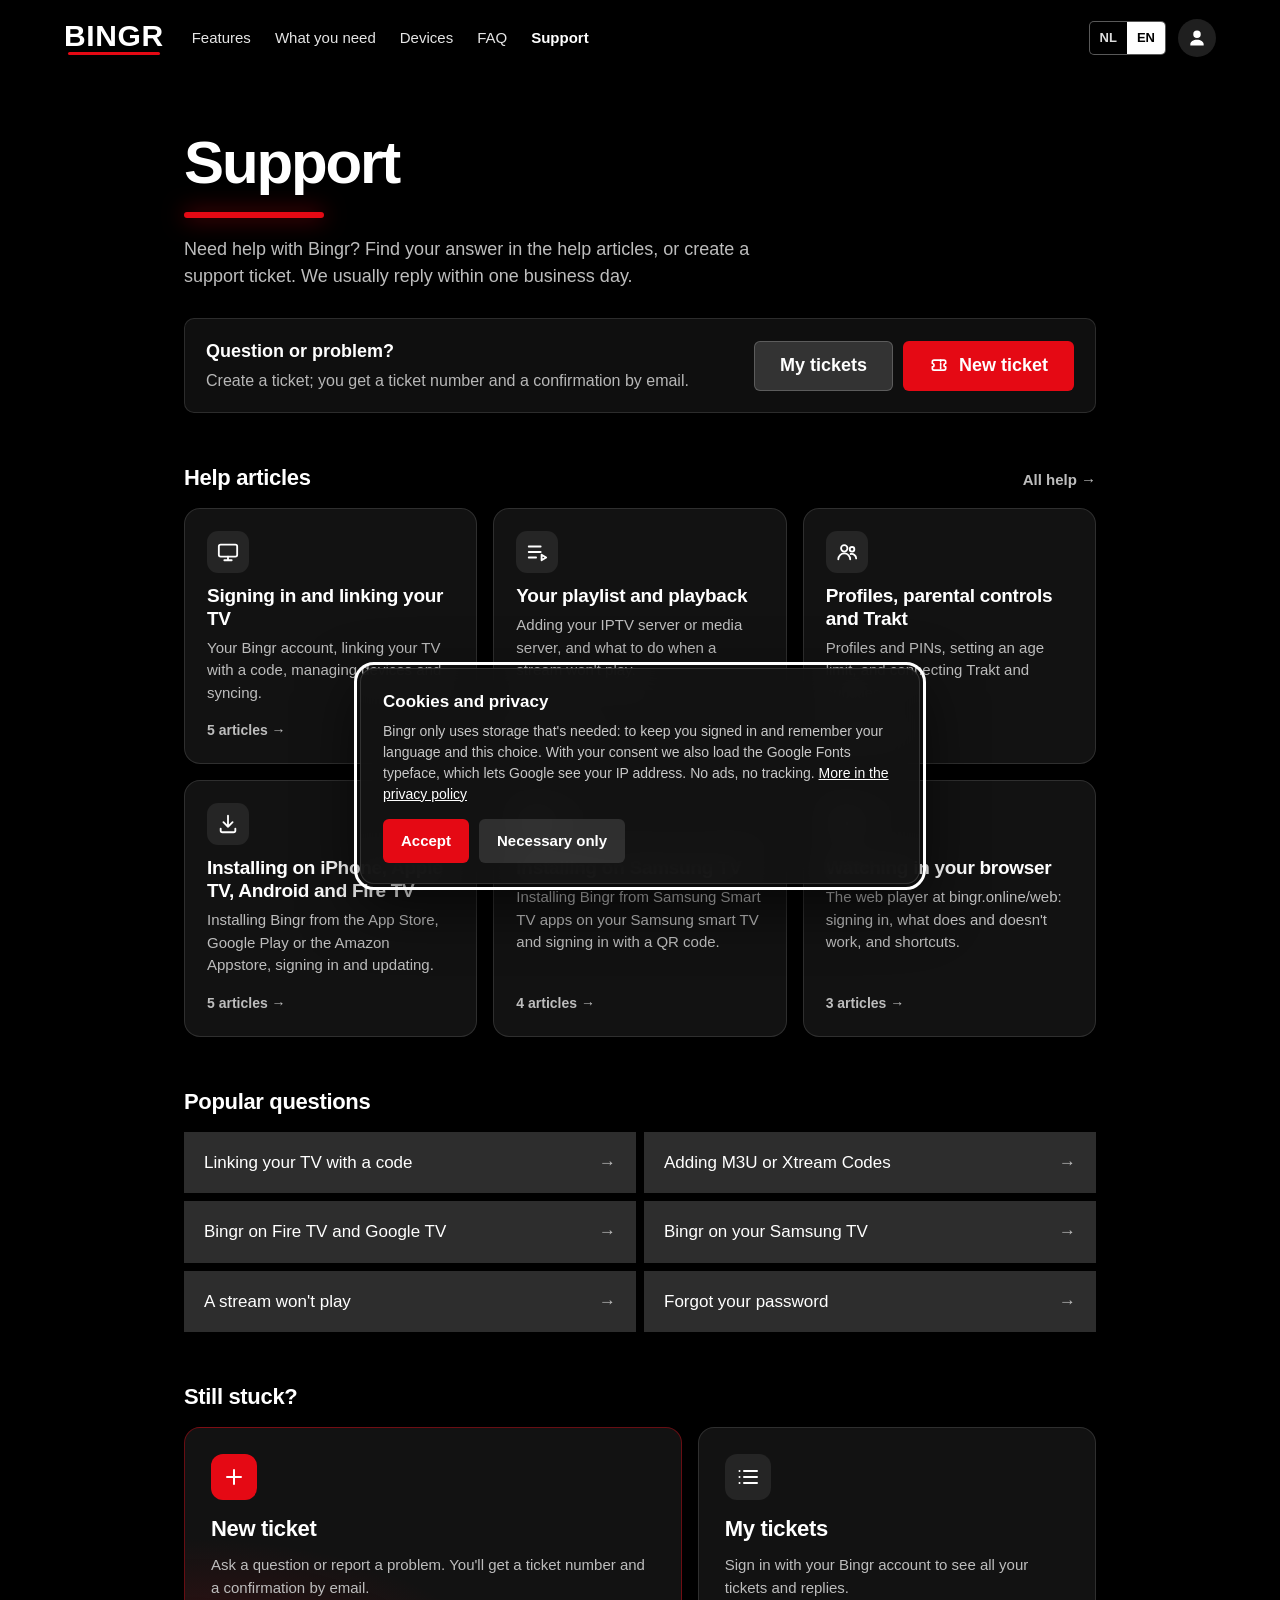
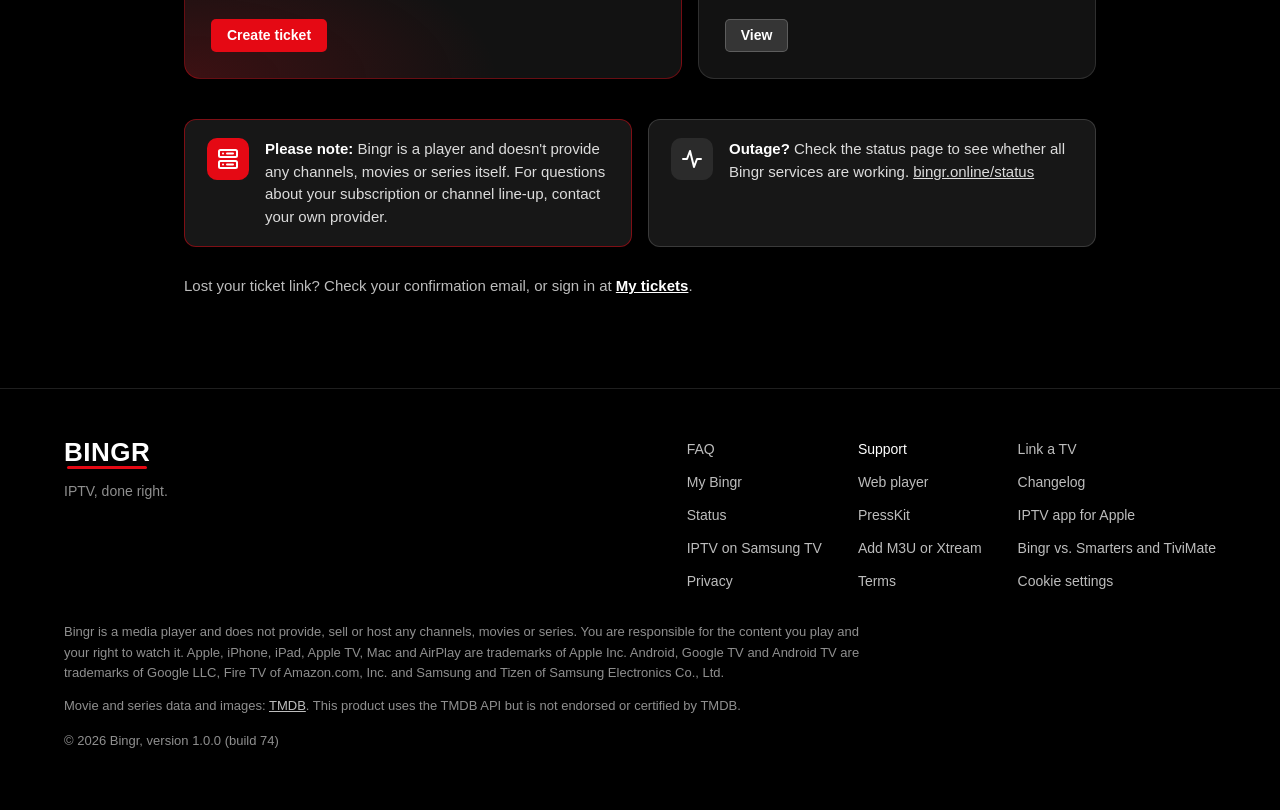
==== commit ba09d559: "Footer: links naar de nieuwe uitlegpagina's van bingr.online; streams tegelijk ook afhankelijk van d" ====
--- a/site/index.html
+++ b/site/index.html
@@ -98,6 +98,10 @@
         <a href="https://bingr.online/changelog/">Changelog</a>
         <a href="https://bingr.online/status/">Status</a>
         <a href="https://bingr.online/presskit">PressKit</a>
+        <a href="https://bingr.online/iptv-app/" data-s="foot.iptvapp">IPTV-app voor Apple</a>
+        <a href="https://bingr.online/iptv-samsung-tv/" data-s="foot.samsung">IPTV op Samsung TV</a>
+        <a href="https://bingr.online/m3u-xtream-toevoegen/" data-s="foot.m3u">M3U of Xtream toevoegen</a>
+        <a href="https://bingr.online/vergelijking/" data-s="foot.compare">Bingr vs. Smarters en TiviMate</a>
         <a href="https://bingr.online/privacy.html" data-s="foot.privacy">Privacy</a>
         <a href="https://bingr.online/voorwaarden/" data-s="foot.terms">Voorwaarden</a>
         <a href="#" data-consent-link onclick="BingrConsent.open();return false" data-s="foot.cookies">Cookie-instellingen</a>
@@ -108,7 +112,7 @@
     <p class="copy">© <span id="yr">2026</span> Bingr, <span data-s="foot.version">versie</span> <span data-build></span></p>
   </div>
 </footer>
-<script src="assets/js/site.js?v=3" data-base=""></script>
+<script src="assets/js/site.js?v=4" data-base=""></script>
 <script src="assets/js/page.js?v=1" data-legacy="hulp/"></script>
 <script src="assets/js/userbtn.js?v=94" data-base="https://bingr.online/"></script>
 </body>
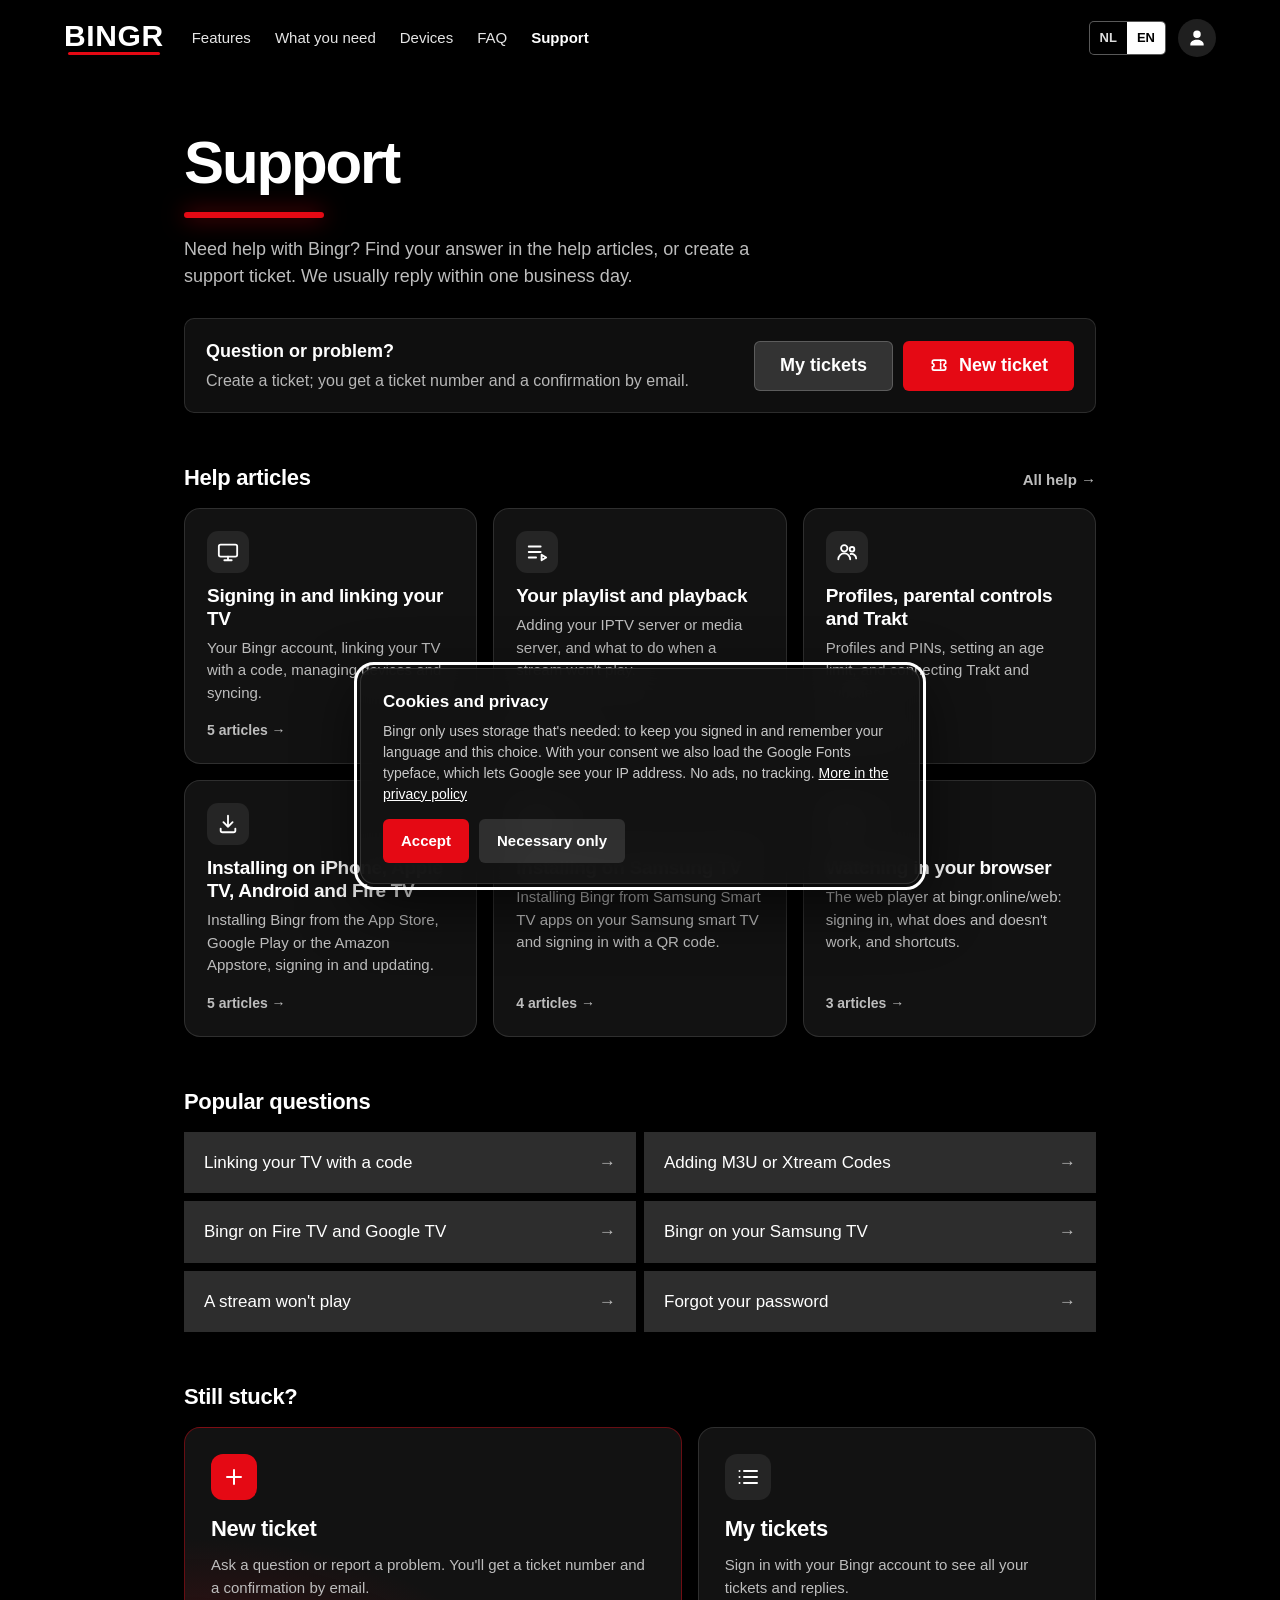
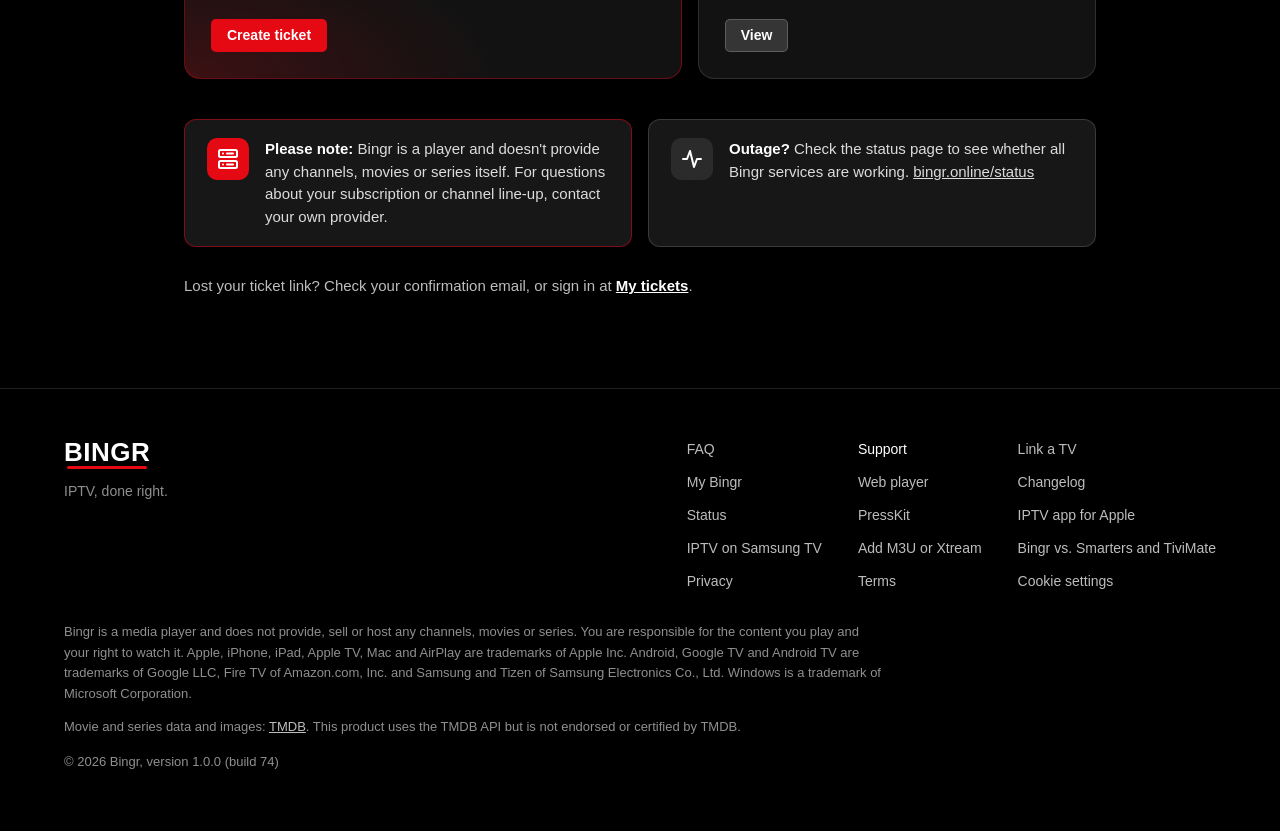
==== commit b5822e96: "Footer gelijk aan bingr.online: Windows is een handelsmerk van Microsoft Corporation (site.js opnieu" ====
--- a/site/index.html
+++ b/site/index.html
@@ -107,7 +107,7 @@
         <a href="#" data-consent-link onclick="BingrConsent.open();return false" data-s="foot.cookies">Cookie-instellingen</a>
       </div>
     </div>
-    <p class="disc" data-s="foot.disc">Bingr is een mediaspeler en levert, verkoopt of host geen zenders, films of series. Je bent zelf verantwoordelijk voor de content die je afspeelt en het recht om die te bekijken. Apple, iPhone, iPad, Apple TV, Mac en AirPlay zijn handelsmerken van Apple Inc. Android, Google TV en Android TV zijn handelsmerken van Google LLC, Fire TV van Amazon.com, Inc. en Samsung en Tizen van Samsung Electronics Co., Ltd.</p>
+    <p class="disc" data-s="foot.disc">Bingr is een mediaspeler en levert, verkoopt of host geen zenders, films of series. Je bent zelf verantwoordelijk voor de content die je afspeelt en het recht om die te bekijken. Apple, iPhone, iPad, Apple TV, Mac en AirPlay zijn handelsmerken van Apple Inc. Android, Google TV en Android TV zijn handelsmerken van Google LLC, Fire TV van Amazon.com, Inc. en Samsung en Tizen van Samsung Electronics Co., Ltd. Windows is een handelsmerk van Microsoft Corporation.</p>
     <p class="disc tmdb" data-s="foot.tmdb">Film- en seriegegevens en afbeeldingen: <a href="https://www.themoviedb.org" rel="noopener">TMDB</a>. Dit product gebruikt de TMDB API maar is niet goedgekeurd of gecertificeerd door TMDB.</p>
     <p class="copy">© <span id="yr">2026</span> Bingr, <span data-s="foot.version">versie</span> <span data-build></span></p>
   </div>
